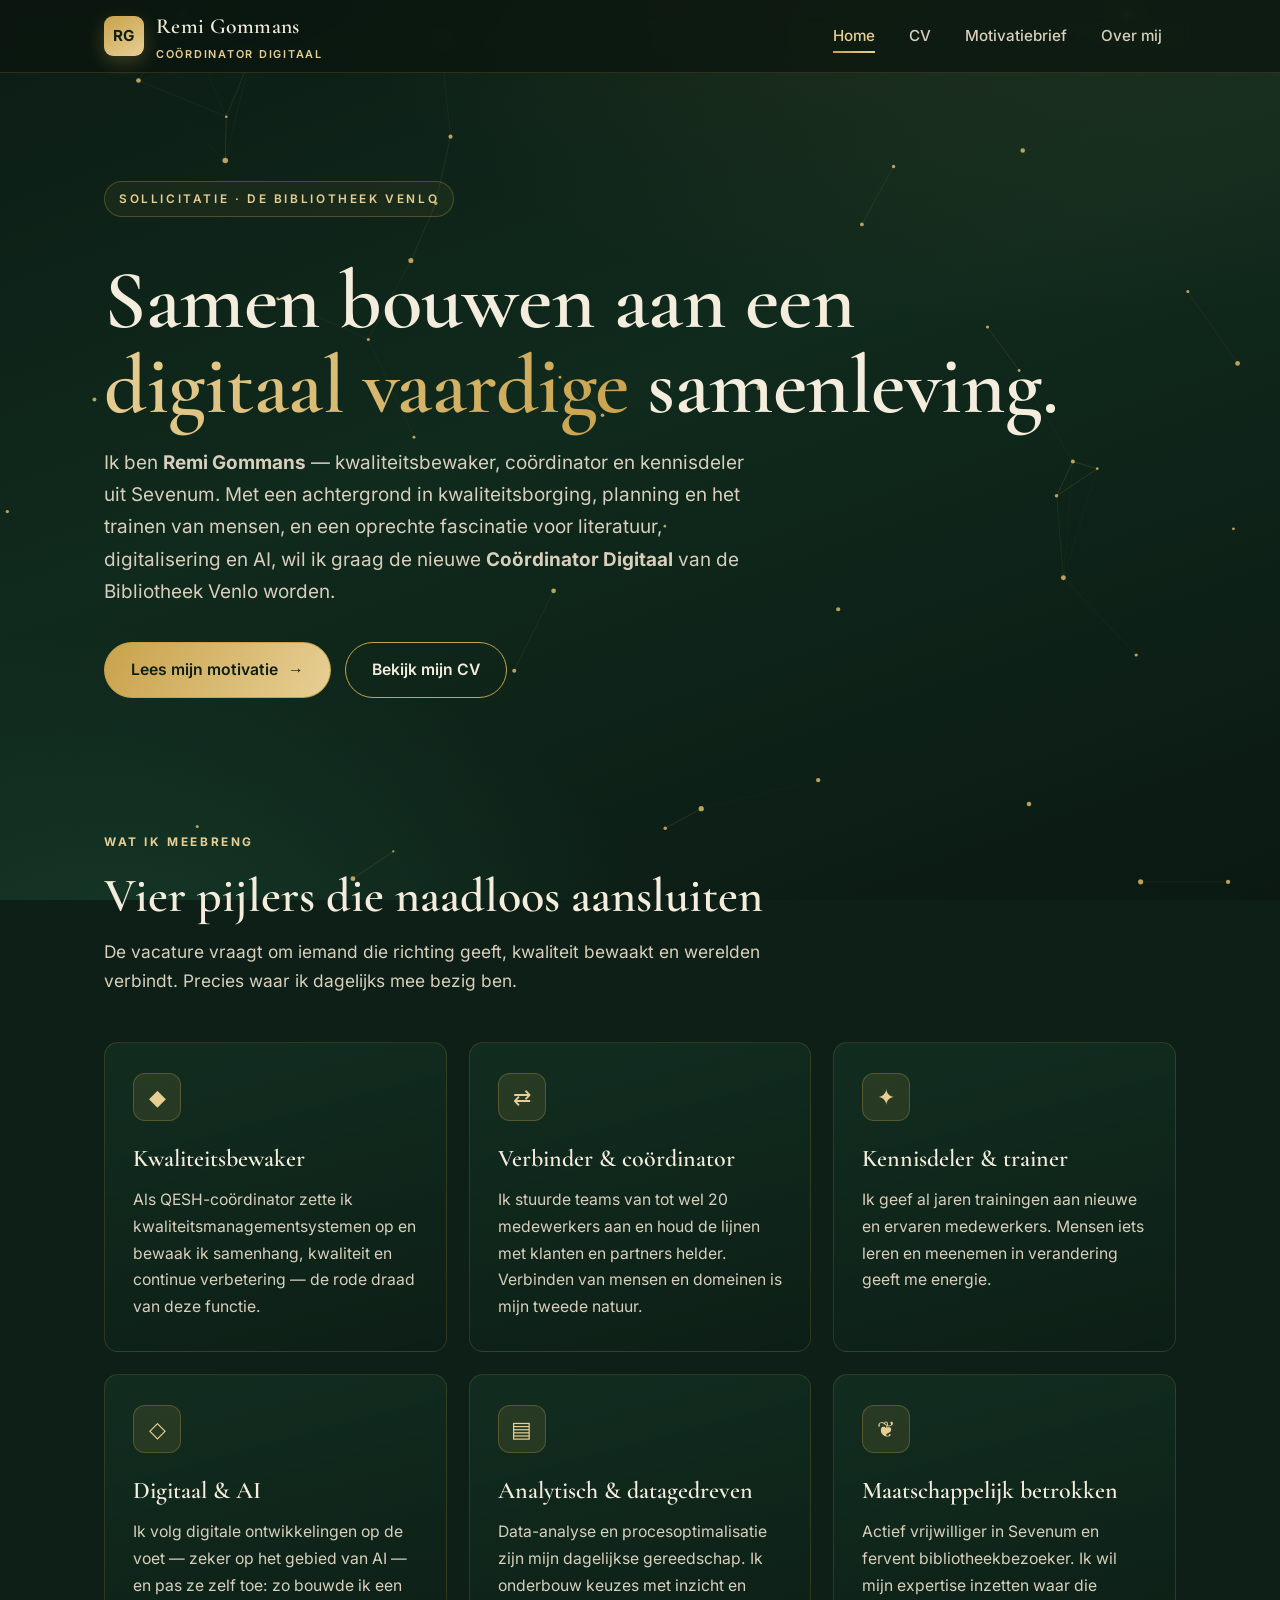
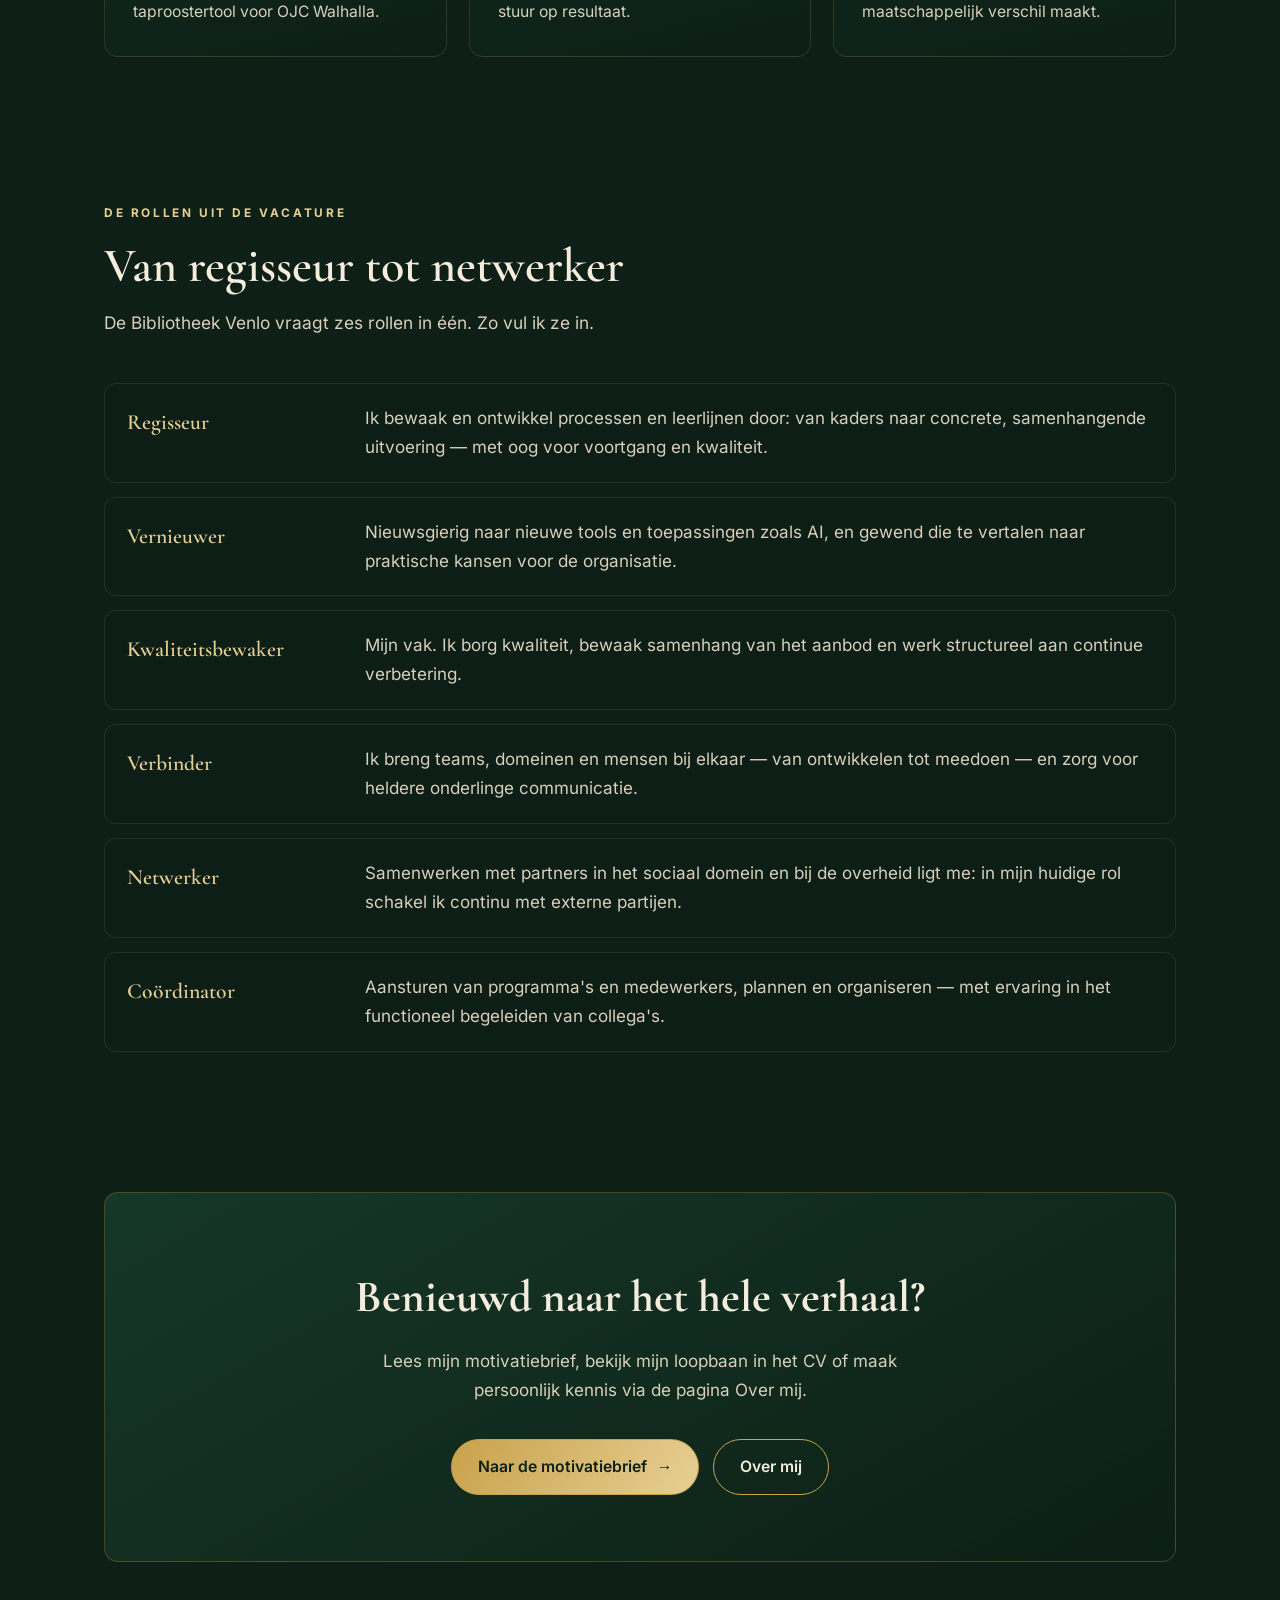
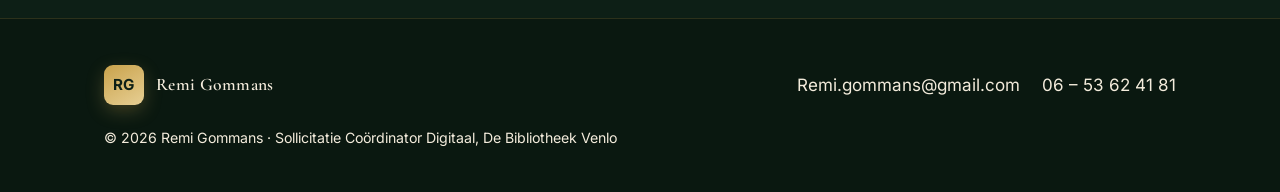
==== index.html @ 6fb4fbf9 "Fix muiseffect (robuuste cursor-halo) + 3 kiesbare geanimeerde achtergronden - Cursor: native cursor" ====
<!DOCTYPE html>
<html lang="nl">
<head>
  <meta charset="UTF-8" />
  <meta name="viewport" content="width=device-width, initial-scale=1.0" />
  <title>Remi Gommans — Coördinator Digitaal · Bibliotheek Venlo</title>
  <meta name="description" content="Sollicitatie van Remi Gommans voor de functie Coördinator Digitaal bij de Bibliotheek Venlo. Kwaliteitsbewaker, verbinder en kennisdeler met affiniteit voor digitalisering en AI." />
  <link rel="icon" href="assets/img/favicon.svg" type="image/svg+xml" />
  <link rel="stylesheet" href="assets/fonts/fonts.css" />
  <link rel="stylesheet" href="assets/css/style.css" />
</head>
<body data-bg="network">
  <div class="bg" aria-hidden="true"></div>
  <canvas class="bg__canvas" aria-hidden="true"></canvas>
  <div class="bg__lamp" aria-hidden="true"></div>

  <header class="site-header">
    <div class="container nav">
      <a class="brand" href="index.html">
        <span class="brand__mark">RG</span>
        <span>Remi Gommans<small>Coördinator Digitaal</small></span>
      </a>
      <button class="nav__toggle" aria-label="Menu" aria-expanded="false">☰</button>
      <ul class="nav__links">
        <li><a href="index.html" aria-current="page">Home</a></li>
        <li><a href="cv.html">CV</a></li>
        <li><a href="motivatiebrief.html">Motivatiebrief</a></li>
        <li><a href="over-mij.html">Over mij</a></li>
      </ul>
    </div>
  </header>

  <main>
    <!-- HERO -->
    <section class="hero">
      <div class="container">
        <span class="hero__eyebrow reveal">Sollicitatie · De Bibliotheek Venlo</span>
        <h1 class="reveal">Samen bouwen aan een<br /><span class="accent">digitaal vaardige</span> samenleving.</h1>
        <p class="hero__lead reveal">
          Ik ben <strong>Remi Gommans</strong> — kwaliteitsbewaker, coördinator en kennisdeler uit Sevenum.
          Met een achtergrond in kwaliteitsborging, planning en het trainen van mensen, en een oprechte
          fascinatie voor literatuur, digitalisering en AI, wil ik graag de nieuwe
          <strong>Coördinator Digitaal</strong> van de Bibliotheek Venlo worden.
        </p>
        <div class="hero__actions reveal">
          <a class="btn btn--primary" href="motivatiebrief.html">Lees mijn motivatie <span class="arrow">→</span></a>
          <a class="btn btn--ghost" href="cv.html">Bekijk mijn CV</a>
        </div>
      </div>
    </section>

    <!-- PIJLERS -->
    <section class="tight">
      <div class="container">
        <div class="sec-head reveal">
          <span class="kicker">Wat ik meebreng</span>
          <h2>Vier pijlers die naadloos aansluiten</h2>
          <p>De vacature vraagt om iemand die richting geeft, kwaliteit bewaakt en werelden verbindt. Precies waar ik dagelijks mee bezig ben.</p>
        </div>
        <div class="grid grid--3">
          <article class="card reveal">
            <div class="card__icon">◆</div>
            <h3>Kwaliteitsbewaker</h3>
            <p>Als QESH-coördinator zette ik kwaliteitsmanagementsystemen op en bewaak ik samenhang, kwaliteit en continue verbetering — de rode draad van deze functie.</p>
          </article>
          <article class="card reveal">
            <div class="card__icon">⇄</div>
            <h3>Verbinder & coördinator</h3>
            <p>Ik stuurde teams van tot wel 20 medewerkers aan en houd de lijnen met klanten en partners helder. Verbinden van mensen en domeinen is mijn tweede natuur.</p>
          </article>
          <article class="card reveal">
            <div class="card__icon">✦</div>
            <h3>Kennisdeler & trainer</h3>
            <p>Ik geef al jaren trainingen aan nieuwe en ervaren medewerkers. Mensen iets leren en meenemen in verandering geeft me energie.</p>
          </article>
          <article class="card reveal">
            <div class="card__icon">◇</div>
            <h3>Digitaal & AI</h3>
            <p>Ik volg digitale ontwikkelingen op de voet — zeker op het gebied van AI — en pas ze zelf toe: zo bouwde ik een taproostertool voor OJC Walhalla.</p>
          </article>
          <article class="card reveal">
            <div class="card__icon">▤</div>
            <h3>Analytisch & datagedreven</h3>
            <p>Data-analyse en procesoptimalisatie zijn mijn dagelijkse gereedschap. Ik onderbouw keuzes met inzicht en stuur op resultaat.</p>
          </article>
          <article class="card reveal">
            <div class="card__icon">❦</div>
            <h3>Maatschappelijk betrokken</h3>
            <p>Actief vrijwilliger in Sevenum en fervent bibliotheekbezoeker. Ik wil mijn expertise inzetten waar die maatschappelijk verschil maakt.</p>
          </article>
        </div>
      </div>
    </section>

    <!-- ROLLEN-MAPPING -->
    <section>
      <div class="container">
        <div class="sec-head reveal">
          <span class="kicker">De rollen uit de vacature</span>
          <h2>Van regisseur tot netwerker</h2>
          <p>De Bibliotheek Venlo vraagt zes rollen in één. Zo vul ik ze in.</p>
        </div>
        <div class="map">
          <div class="map__row reveal">
            <div class="map__role">Regisseur</div>
            <p class="map__desc">Ik bewaak en ontwikkel processen en leerlijnen door: van kaders naar concrete, samenhangende uitvoering — met oog voor voortgang en kwaliteit.</p>
          </div>
          <div class="map__row reveal">
            <div class="map__role">Vernieuwer</div>
            <p class="map__desc">Nieuwsgierig naar nieuwe tools en toepassingen zoals AI, en gewend die te vertalen naar praktische kansen voor de organisatie.</p>
          </div>
          <div class="map__row reveal">
            <div class="map__role">Kwaliteitsbewaker</div>
            <p class="map__desc">Mijn vak. Ik borg kwaliteit, bewaak samenhang van het aanbod en werk structureel aan continue verbetering.</p>
          </div>
          <div class="map__row reveal">
            <div class="map__role">Verbinder</div>
            <p class="map__desc">Ik breng teams, domeinen en mensen bij elkaar — van ontwikkelen tot meedoen — en zorg voor heldere onderlinge communicatie.</p>
          </div>
          <div class="map__row reveal">
            <div class="map__role">Netwerker</div>
            <p class="map__desc">Samenwerken met partners in het sociaal domein en bij de overheid ligt me: in mijn huidige rol schakel ik continu met externe partijen.</p>
          </div>
          <div class="map__row reveal">
            <div class="map__role">Coördinator</div>
            <p class="map__desc">Aansturen van programma's en medewerkers, plannen en organiseren — met ervaring in het functioneel begeleiden van collega's.</p>
          </div>
        </div>
      </div>
    </section>

    <!-- CTA -->
    <section class="tight">
      <div class="container">
        <div class="cta reveal">
          <h2>Benieuwd naar het hele verhaal?</h2>
          <p>Lees mijn motivatiebrief, bekijk mijn loopbaan in het CV of maak persoonlijk kennis via de pagina Over mij.</p>
          <div class="hero__actions" style="justify-content:center">
            <a class="btn btn--primary" href="motivatiebrief.html">Naar de motivatiebrief <span class="arrow">→</span></a>
            <a class="btn btn--ghost" href="over-mij.html">Over mij</a>
          </div>
        </div>
      </div>
    </section>
  </main>

  <footer class="site-footer">
    <div class="container foot">
      <div>
        <a class="brand" href="index.html" style="font-size:1.1rem">
          <span class="brand__mark">RG</span>
          <span>Remi Gommans</span>
        </a>
      </div>
      <div class="foot__contact">
        <a href="mailto:Remi.gommans@gmail.com">Remi.gommans@gmail.com</a>
        <a href="tel:+31653624181">06 – 53 62 41 81</a>
      </div>
    </div>
    <div class="container" style="margin-top:18px">
      <small>© 2026 Remi Gommans · Sollicitatie Coördinator Digitaal, De Bibliotheek Venlo</small>
    </div>
  </footer>

  <script src="assets/js/main.js"></script>
</body>
</html>
---- assets/fonts/fonts.css ----
/* Zelf-gehoste variabele webfonts (OFL). Werkt zonder externe verbinding. */
@font-face {
  font-family: 'Cormorant Garamond';
  font-style: normal;
  font-weight: 300 700;
  font-display: swap;
  src: url('cormorant-garamond.woff2') format('woff2');
}
@font-face {
  font-family: 'Inter';
  font-style: normal;
  font-weight: 100 900;
  font-display: swap;
  src: url('inter.woff2') format('woff2');
}
---- assets/css/style.css ----
/* =========================================================
   Remi Gommans — Sollicitatie Coördinator Digitaal
   Bibliotheek Venlo · thema: bibliotheek (boekengroen + goud)
   ========================================================= */

:root {
  --green-900: #0d1f16;
  --green-800: #112a1e;
  --green-700: #163a29;
  --green-600: #1d4d37;
  --gold-500:  #c9a24b;
  --gold-400:  #d9b968;
  --gold-300:  #e7cf94;
  --cream:     #f4ecdc;
  --cream-dim: #d8cfbc;
  --parchment: #efe6d2;
  --ink:       #22190f;
  --shadow:    rgba(0, 0, 0, .35);

  --serif: "Cormorant Garamond", "Playfair Display", Georgia, "Times New Roman", serif;
  --sans:  "Inter", -apple-system, BlinkMacSystemFont, "Segoe UI", Roboto, Helvetica, Arial, sans-serif;

  --maxw: 1120px;
  --radius: 14px;
  --ease: cubic-bezier(.22, .61, .36, 1);
}

* { box-sizing: border-box; }

html { scroll-behavior: smooth; }

body {
  margin: 0;
  font-family: var(--sans);
  color: var(--cream);
  background: var(--green-900);
  line-height: 1.7;
  font-size: 17px;
  overflow-x: hidden;
  -webkit-font-smoothing: antialiased;
}

/* ---------- Animated library background ---------- */
.bg {
  position: fixed;
  inset: 0;
  z-index: -3;
  background:
    radial-gradient(1200px 700px at 80% -10%, rgba(201,162,75,.10), transparent 60%),
    radial-gradient(900px 600px at 10% 110%, rgba(29,77,55,.55), transparent 60%),
    linear-gradient(160deg, #0c1c14 0%, #102a1d 45%, #0b1912 100%);
}
.bg__canvas {
  position: fixed;
  inset: 0;
  z-index: -2;
  pointer-events: none;
}
/* Bookshelf silhouettes that parallax with the mouse */
.bg__shelves {
  position: fixed;
  inset: 0;
  z-index: -2;
  pointer-events: none;
  opacity: .5;
  will-change: transform;
}
.shelf {
  position: absolute;
  left: -5vw;
  right: -5vw;
  height: 108px;
  background:
    repeating-linear-gradient(90deg,
      rgba(0,0,0,.0) 0px,
      rgba(0,0,0,.0) 6px,
      rgba(12,26,18,.55) 6px,
      rgba(12,26,18,.55) 10px,
      rgba(20,44,30,.55) 10px,
      rgba(20,44,30,.55) 22px,
      rgba(8,18,12,.55) 22px,
      rgba(8,18,12,.55) 27px,
      rgba(30,60,42,.5) 27px,
      rgba(30,60,42,.5) 44px,
      rgba(14,30,20,.55) 44px,
      rgba(14,30,20,.55) 50px);
  border-bottom: 6px solid rgba(201,162,75,.16);
  filter: blur(.4px);
}
.shelf::after {
  content: "";
  position: absolute;
  inset: 0 0 6px 0;
  background: linear-gradient(180deg, transparent 60%, rgba(0,0,0,.35));
}
.shelf--1 { top: 12%; }
.shelf--2 { top: 42%; opacity: .8; }
.shelf--3 { top: 74%; }

/* Soft "reading lamp" glow that follows the cursor */
.bg__lamp {
  position: fixed;
  top: 0; left: 0;
  width: 640px; height: 640px;
  margin: -320px 0 0 -320px;
  z-index: -1;
  pointer-events: none;
  background: radial-gradient(circle, rgba(233,207,148,.22), rgba(233,207,148,.07) 42%, transparent 72%);
  transform: translate3d(-999px, -999px, 0);
  will-change: transform;
  transition: opacity .4s ease;
  opacity: 0;
}

/* ---------- Cursor halo (follows the native cursor, which stays visible) ---------- */
.cursor-ring {
  position: fixed;
  top: 0; left: 0;
  width: 30px; height: 30px;
  margin: -15px 0 0 -15px;
  border-radius: 50%;
  pointer-events: none;
  z-index: 9999;
  border: 1.5px solid rgba(217,185,104,.85);
  background: rgba(201,162,75,.06);
  box-shadow: 0 0 14px rgba(217,185,104,.45), inset 0 0 8px rgba(217,185,104,.25);
  transform: translate3d(-999px, -999px, 0);
  opacity: 0;
  transition: width .22s var(--ease), height .22s var(--ease),
              margin .22s var(--ease), background-color .22s var(--ease),
              border-color .22s var(--ease), opacity .3s ease;
}
.cursor-ring.is-visible { opacity: 1; }
.cursor-ring.is-hover {
  width: 54px; height: 54px;
  margin: -27px 0 0 -27px;
  background: rgba(201,162,75,.14);
  border-color: rgba(233,207,148,1);
  box-shadow: 0 0 22px rgba(217,185,104,.6), inset 0 0 12px rgba(217,185,104,.35);
}
.cursor-ring.is-down { transform-origin: center; }

/* ---------- Layout ---------- */
.container { width: 100%; max-width: var(--maxw); margin: 0 auto; padding: 0 24px; }

main { min-height: 60vh; }

section { padding: 84px 0; }
section.tight { padding: 56px 0; }

/* ---------- Header / nav ---------- */
.site-header {
  position: sticky;
  top: 0;
  z-index: 100;
  backdrop-filter: blur(10px);
  background: rgba(10, 22, 15, .72);
  border-bottom: 1px solid rgba(201,162,75,.18);
}
.nav {
  display: flex;
  align-items: center;
  justify-content: space-between;
  height: 72px;
}
.brand {
  display: flex;
  align-items: center;
  gap: 12px;
  text-decoration: none;
  color: var(--cream);
  font-family: var(--serif);
  font-weight: 600;
  font-size: 1.35rem;
  letter-spacing: .3px;
}
.brand__mark {
  display: grid;
  place-items: center;
  width: 40px; height: 40px;
  border-radius: 9px;
  background: linear-gradient(150deg, var(--gold-500), var(--gold-300));
  color: var(--green-900);
  font-weight: 700;
  font-family: var(--sans);
  font-size: .95rem;
  box-shadow: 0 6px 18px rgba(201,162,75,.28);
}
.brand small {
  display: block;
  font-family: var(--sans);
  font-size: .68rem;
  letter-spacing: .16em;
  text-transform: uppercase;
  color: var(--gold-300);
  font-weight: 600;
}

.nav__links {
  display: flex;
  align-items: center;
  gap: 6px;
  list-style: none;
  margin: 0; padding: 0;
}
.nav__links a {
  position: relative;
  display: inline-block;
  padding: 10px 14px;
  color: var(--cream-dim);
  text-decoration: none;
  font-weight: 500;
  font-size: .95rem;
  border-radius: 8px;
  transition: color .25s var(--ease);
}
.nav__links a::after {
  content: "";
  position: absolute;
  left: 14px; right: 14px; bottom: 6px;
  height: 2px;
  background: linear-gradient(90deg, var(--gold-500), var(--gold-300));
  transform: scaleX(0);
  transform-origin: left;
  transition: transform .3s var(--ease);
}
.nav__links a:hover { color: var(--cream); }
.nav__links a:hover::after { transform: scaleX(1); }
.nav__links a[aria-current="page"] { color: var(--gold-300); }
.nav__links a[aria-current="page"]::after { transform: scaleX(1); }

.nav__toggle {
  display: none;
  background: none;
  border: 1px solid rgba(201,162,75,.35);
  border-radius: 8px;
  width: 44px; height: 40px;
  color: var(--gold-300);
  font-size: 1.2rem;
}

/* ---------- Hero ---------- */
.hero { position: relative; padding: 108px 0 72px; }
.hero__eyebrow {
  display: inline-flex;
  align-items: center;
  gap: 10px;
  font-size: .74rem;
  letter-spacing: .22em;
  text-transform: uppercase;
  color: var(--gold-300);
  font-weight: 600;
  padding: 7px 14px;
  border: 1px solid rgba(201,162,75,.3);
  border-radius: 999px;
  background: rgba(201,162,75,.06);
}
.hero h1 {
  font-family: var(--serif);
  font-weight: 600;
  font-size: clamp(2.8rem, 7vw, 5.2rem);
  line-height: 1.02;
  margin: .5em 0 .2em;
  letter-spacing: -.5px;
}
.hero h1 .accent {
  background: linear-gradient(120deg, var(--gold-300), var(--gold-500));
  -webkit-background-clip: text;
  background-clip: text;
  color: transparent;
}
.hero__lead {
  max-width: 640px;
  font-size: 1.18rem;
  color: var(--cream-dim);
}
.hero__actions { display: flex; flex-wrap: wrap; gap: 14px; margin-top: 34px; }

/* ---------- Buttons ---------- */
.btn {
  --b: var(--gold-500);
  position: relative;
  display: inline-flex;
  align-items: center;
  gap: 10px;
  padding: 14px 26px;
  border-radius: 999px;
  font-weight: 600;
  font-size: .98rem;
  text-decoration: none;
  border: 1px solid var(--b);
  overflow: hidden;
  transition: transform .25s var(--ease), box-shadow .25s var(--ease), color .25s var(--ease);
  isolation: isolate;
}
.btn::before {
  content: "";
  position: absolute; inset: 0;
  background: linear-gradient(120deg, var(--gold-500), var(--gold-300));
  transform: translateY(101%);
  transition: transform .35s var(--ease);
  z-index: -1;
}
.btn--primary { background: linear-gradient(120deg, var(--gold-500), var(--gold-300)); color: var(--green-900); }
.btn--primary::before { background: var(--green-800); }
.btn--primary:hover { color: var(--cream); }
.btn--ghost { color: var(--cream); background: transparent; }
.btn--ghost:hover { color: var(--green-900); }
.btn:hover { transform: translateY(-3px); box-shadow: 0 14px 30px rgba(0,0,0,.4); }
.btn:hover::before { transform: translateY(0); }
.btn .arrow { transition: transform .25s var(--ease); }
.btn:hover .arrow { transform: translateX(4px); }

/* ---------- Section titles ---------- */
.sec-head { max-width: 720px; margin-bottom: 46px; }
.sec-head .kicker {
  font-size: .74rem; letter-spacing: .22em; text-transform: uppercase;
  color: var(--gold-300); font-weight: 700;
}
.sec-head h2 {
  font-family: var(--serif);
  font-weight: 600;
  font-size: clamp(2rem, 4.5vw, 3rem);
  line-height: 1.1;
  margin: .3em 0 .3em;
}
.sec-head p { color: var(--cream-dim); font-size: 1.08rem; margin: 0; }

/* ---------- Cards ---------- */
.grid { display: grid; gap: 22px; }
.grid--3 { grid-template-columns: repeat(3, 1fr); }
.grid--2 { grid-template-columns: repeat(2, 1fr); }

.card {
  position: relative;
  padding: 30px 28px;
  border-radius: var(--radius);
  background: linear-gradient(165deg, rgba(29,77,55,.32), rgba(13,31,22,.55));
  border: 1px solid rgba(201,162,75,.18);
  transition: transform .3s var(--ease), border-color .3s var(--ease), box-shadow .3s var(--ease);
  overflow: hidden;
}
.card::before {
  content: "";
  position: absolute; left: 0; top: 0; bottom: 0;
  width: 3px;
  background: linear-gradient(180deg, var(--gold-500), transparent);
  opacity: .0;
  transition: opacity .3s var(--ease);
}
.card:hover {
  transform: translateY(-6px);
  border-color: rgba(217,185,104,.5);
  box-shadow: 0 22px 40px rgba(0,0,0,.4);
}
.card:hover::before { opacity: 1; }
.card__icon {
  width: 48px; height: 48px;
  display: grid; place-items: center;
  border-radius: 12px;
  background: rgba(201,162,75,.12);
  border: 1px solid rgba(201,162,75,.3);
  color: var(--gold-300);
  font-size: 1.4rem;
  margin-bottom: 18px;
}
.card h3 { font-family: var(--serif); font-size: 1.5rem; font-weight: 600; margin: 0 0 8px; }
.card p { margin: 0; color: var(--cream-dim); font-size: .98rem; }

/* ---------- Role mapping list ---------- */
.map { display: grid; gap: 14px; }
.map__row {
  display: grid;
  grid-template-columns: 220px 1fr;
  gap: 18px;
  align-items: start;
  padding: 20px 22px;
  border-radius: 12px;
  background: rgba(13,31,22,.4);
  border: 1px solid rgba(201,162,75,.14);
  transition: background .25s var(--ease), border-color .25s var(--ease), transform .25s var(--ease);
}
.map__row:hover { background: rgba(29,77,55,.32); border-color: rgba(217,185,104,.4); transform: translateX(4px); }
.map__role { font-family: var(--serif); font-size: 1.35rem; color: var(--gold-300); font-weight: 600; }
.map__desc { margin: 0; color: var(--cream-dim); }

/* ---------- Timeline (CV) ---------- */
.timeline { position: relative; margin-left: 8px; padding-left: 34px; }
.timeline::before {
  content: ""; position: absolute; left: 6px; top: 6px; bottom: 6px;
  width: 2px; background: linear-gradient(180deg, var(--gold-500), rgba(201,162,75,.15));
}
.tl-item { position: relative; padding: 0 0 34px; }
.tl-item::before {
  content: ""; position: absolute; left: -34px; top: 6px;
  width: 12px; height: 12px; border-radius: 50%;
  background: var(--gold-400);
  box-shadow: 0 0 0 4px rgba(201,162,75,.18);
  transition: transform .25s var(--ease), box-shadow .25s var(--ease);
}
.tl-item:hover::before { transform: scale(1.25); box-shadow: 0 0 0 6px rgba(201,162,75,.28); }
.tl-item .tl-date { font-size: .82rem; letter-spacing: .1em; text-transform: uppercase; color: var(--gold-300); font-weight: 600; }
.tl-item h3 { font-family: var(--serif); font-size: 1.45rem; margin: 4px 0 2px; font-weight: 600; }
.tl-item .tl-org { color: var(--cream); font-weight: 600; }
.tl-item p { margin: 8px 0 0; color: var(--cream-dim); }

/* ---------- Skills / chips ---------- */
.chips { display: flex; flex-wrap: wrap; gap: 10px; }
.chip {
  padding: 8px 16px;
  border-radius: 999px;
  background: rgba(201,162,75,.08);
  border: 1px solid rgba(201,162,75,.28);
  color: var(--cream);
  font-size: .9rem;
  font-weight: 500;
  transition: background .25s var(--ease), transform .25s var(--ease), color .25s var(--ease);
}
.chip:hover { background: linear-gradient(120deg, var(--gold-500), var(--gold-300)); color: var(--green-900); transform: translateY(-3px); }

.bar { margin-bottom: 18px; }
.bar__top { display: flex; justify-content: space-between; margin-bottom: 7px; font-size: .95rem; }
.bar__track { height: 8px; border-radius: 999px; background: rgba(255,255,255,.08); overflow: hidden; }
.bar__fill {
  height: 100%; width: 0;
  border-radius: 999px;
  background: linear-gradient(90deg, var(--gold-500), var(--gold-300));
  transition: width 1.1s var(--ease);
}

/* ---------- Letter ---------- */
.letter {
  position: relative;
  max-width: 820px;
  margin: 0 auto;
  padding: 60px clamp(28px, 5vw, 72px);
  border-radius: var(--radius);
  background:
    linear-gradient(180deg, rgba(244,236,220,.98), rgba(239,230,210,.98));
  color: var(--ink);
  box-shadow: 0 30px 60px rgba(0,0,0,.45);
  border: 1px solid rgba(201,162,75,.4);
}
.letter::before {
  content: "";
  position: absolute; left: 0; top: 0; bottom: 0; width: 6px;
  background: linear-gradient(180deg, var(--gold-500), var(--green-600));
  border-radius: var(--radius) 0 0 var(--radius);
}
.letter__meta { display: flex; justify-content: space-between; flex-wrap: wrap; gap: 12px; color: #5b5442; font-size: .92rem; margin-bottom: 30px; }
.letter h2 { font-family: var(--serif); font-size: 2rem; color: var(--green-700); margin: 0 0 6px; }
.letter p { color: #2c2519; margin: 0 0 18px; }
.letter .sign { margin-top: 34px; }
.letter .sign strong { font-family: var(--serif); font-size: 1.35rem; color: var(--green-700); }
.letter a { color: var(--green-600); font-weight: 600; }

/* ---------- About ---------- */
.about-hero { display: grid; grid-template-columns: 340px 1fr; gap: 48px; align-items: center; }
.portrait-frame {
  position: relative;
  border-radius: 18px;
  overflow: hidden;
  border: 1px solid rgba(201,162,75,.4);
  box-shadow: 0 24px 50px rgba(0,0,0,.45);
  transition: transform .4s var(--ease);
}
.portrait-frame img { display: block; width: 100%; height: auto; }
.portrait-frame::after {
  content: ""; position: absolute; inset: 0;
  background: linear-gradient(180deg, transparent 55%, rgba(13,31,22,.5));
}
.portrait-frame:hover { transform: translateY(-6px) rotate(-.5deg); }

.avatar {
  width: 92px; height: 92px; border-radius: 50%;
  border: 2px solid var(--gold-400);
  object-fit: cover;
  box-shadow: 0 8px 20px rgba(0,0,0,.4);
}

.facts { list-style: none; margin: 0; padding: 0; display: grid; gap: 2px; }
.facts li { display: flex; justify-content: space-between; gap: 14px; padding: 12px 0; border-bottom: 1px dashed rgba(201,162,75,.22); }
.facts li span:first-child { color: var(--gold-300); font-weight: 600; }
.facts li span:last-child { color: var(--cream-dim); text-align: right; }

.prose { max-width: 760px; }
.prose h3 { font-family: var(--serif); font-size: 1.7rem; margin: 34px 0 10px; color: var(--gold-300); }
.prose p { color: var(--cream-dim); margin: 0 0 18px; }

.pullquote {
  font-family: var(--serif);
  font-size: clamp(1.5rem, 3.5vw, 2.2rem);
  line-height: 1.35;
  color: var(--cream);
  border-left: 3px solid var(--gold-500);
  padding: 6px 0 6px 28px;
  margin: 40px 0;
}

/* ---------- CTA banner ---------- */
.cta {
  text-align: center;
  padding: 66px clamp(24px,5vw,60px);
  border-radius: var(--radius);
  background: linear-gradient(150deg, rgba(29,77,55,.55), rgba(13,31,22,.7));
  border: 1px solid rgba(201,162,75,.28);
}
.cta h2 { font-family: var(--serif); font-size: clamp(1.9rem,4vw,2.8rem); margin: 0 0 12px; }
.cta p { color: var(--cream-dim); max-width: 560px; margin: 0 auto 28px; }

/* ---------- Footer ---------- */
.site-footer {
  border-top: 1px solid rgba(201,162,75,.18);
  padding: 46px 0 40px;
  background: rgba(9,20,14,.6);
}
.foot { display: flex; justify-content: space-between; flex-wrap: wrap; gap: 24px; align-items: center; }
.foot a { color: var(--cream); text-decoration: none; }
.foot a:hover { color: var(--gold-300); }
.foot__contact { display: flex; gap: 22px; flex-wrap: wrap; }
.foot small { color: var(--cream-dim); }

/* ---------- Reveal on scroll ---------- */
.reveal { opacity: 0; transform: translateY(26px); transition: opacity .7s var(--ease), transform .7s var(--ease); }
.reveal.in { opacity: 1; transform: none; }

/* ---------- Responsive ---------- */
@media (max-width: 900px) {
  .grid--3 { grid-template-columns: 1fr; }
  .grid--2 { grid-template-columns: 1fr; }
  .about-hero { grid-template-columns: 1fr; text-align: center; }
  .portrait-frame { max-width: 300px; margin: 0 auto; }
  .map__row { grid-template-columns: 1fr; gap: 6px; }
  .nav__toggle { display: inline-block; }
  .nav__links {
    position: absolute; top: 72px; right: 0; left: 0;
    flex-direction: column; align-items: stretch; gap: 0;
    background: rgba(10,22,15,.97);
    border-bottom: 1px solid rgba(201,162,75,.2);
    padding: 10px 18px 20px;
    transform: translateY(-120%);
    transition: transform .35s var(--ease);
  }
  .nav__links.open { transform: translateY(0); }
  .nav__links a { padding: 14px 8px; }
  .nav__links a::after { display: none; }
}

@media (max-width: 520px) {
  .brand small { display: none; }
  section { padding: 60px 0; }
}

/* =========================================================
   Achtergrond-modes (kies via <body data-bg="...">)
   network · aurora · letters
   ========================================================= */

/* Per-mode basisverloop */
body[data-bg="aurora"] .bg {
  background:
    radial-gradient(1000px 700px at 15% 20%, rgba(29,77,55,.5), transparent 60%),
    linear-gradient(160deg, #0b1a13 0%, #0e2418 50%, #0a1710 100%);
}
body[data-bg="letters"] .bg {
  background:
    radial-gradient(1100px 700px at 80% 0%, rgba(201,162,75,.08), transparent 60%),
    linear-gradient(165deg, #0c1c14 0%, #10271b 45%, #0b1912 100%);
}

/* Aurora: zachte, drijvende gloed-vlekken */
.bg__aurora {
  position: fixed;
  inset: -20vmax;
  z-index: -2;
  pointer-events: none;
  filter: blur(70px) saturate(115%);
  overflow: hidden;
}
.bg__aurora .blob {
  position: absolute;
  width: 55vmax; height: 55vmax;
  border-radius: 50%;
  opacity: .55;
  mix-blend-mode: screen;
  will-change: transform;
}
.bg__aurora .blob.b1 { background: radial-gradient(circle, #1f6b45, transparent 62%); top: -10%; left: -8%;  animation: drift1 26s ease-in-out infinite; }
.bg__aurora .blob.b2 { background: radial-gradient(circle, #c9a24b, transparent 60%); bottom: -14%; right: -6%; opacity: .38; animation: drift2 32s ease-in-out infinite; }
.bg__aurora .blob.b3 { background: radial-gradient(circle, #12604a, transparent 60%); top: 25%; right: 18%;  animation: drift3 38s ease-in-out infinite; }
.bg__aurora .blob.b4 { background: radial-gradient(circle, #8a6e2f, transparent 64%); bottom: 8%; left: 22%;  opacity: .3; animation: drift1 44s ease-in-out infinite reverse; }

@keyframes drift1 { 0%,100% { transform: translate3d(0,0,0) scale(1); } 50% { transform: translate3d(6vmax,4vmax,0) scale(1.15); } }
@keyframes drift2 { 0%,100% { transform: translate3d(0,0,0) scale(1.05); } 50% { transform: translate3d(-7vmax,-3vmax,0) scale(.9); } }
@keyframes drift3 { 0%,100% { transform: translate3d(0,0,0) scale(1); } 50% { transform: translate3d(-4vmax,6vmax,0) scale(1.2); } }

/* ---------- Reduced motion & touch ---------- */
@media (prefers-reduced-motion: reduce) {
  * { animation: none !important; transition-duration: .001ms !important; scroll-behavior: auto; }
  .reveal { opacity: 1; transform: none; }
  .bg__aurora .blob { animation: none !important; }
}
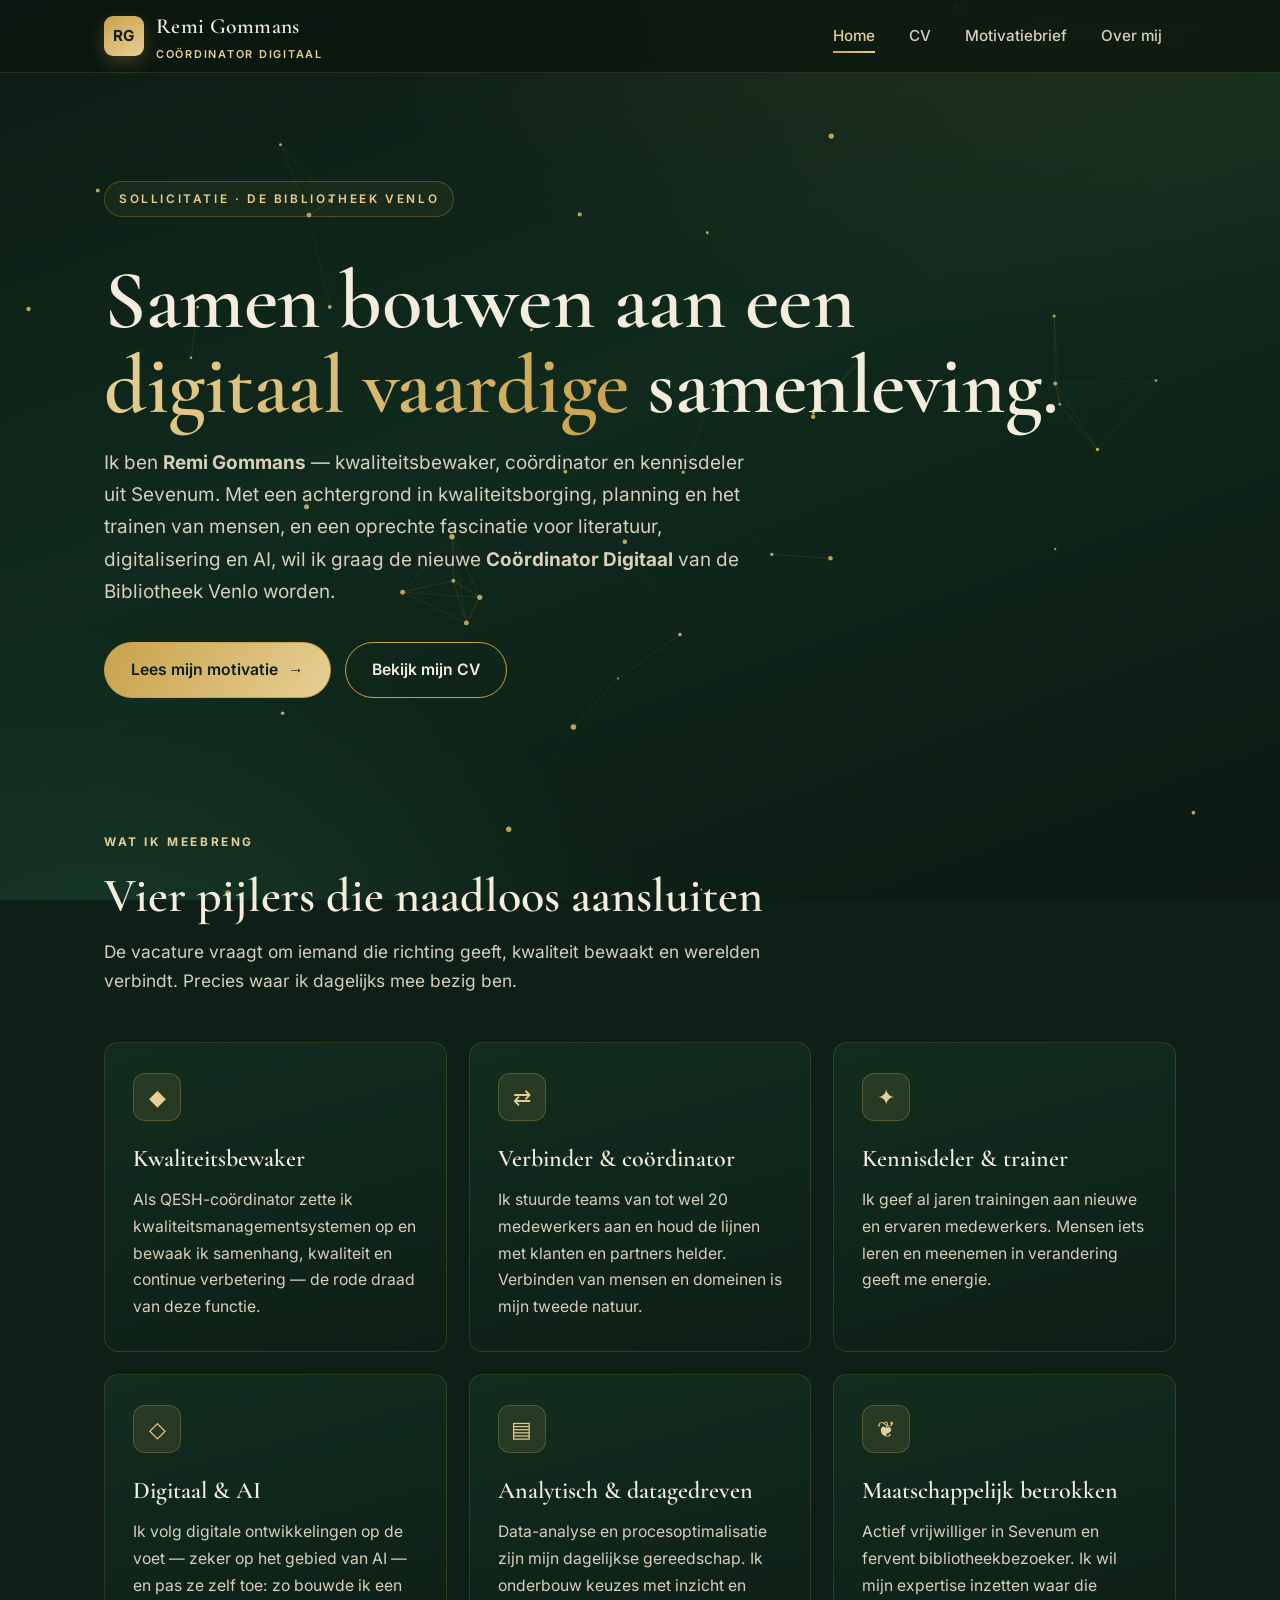
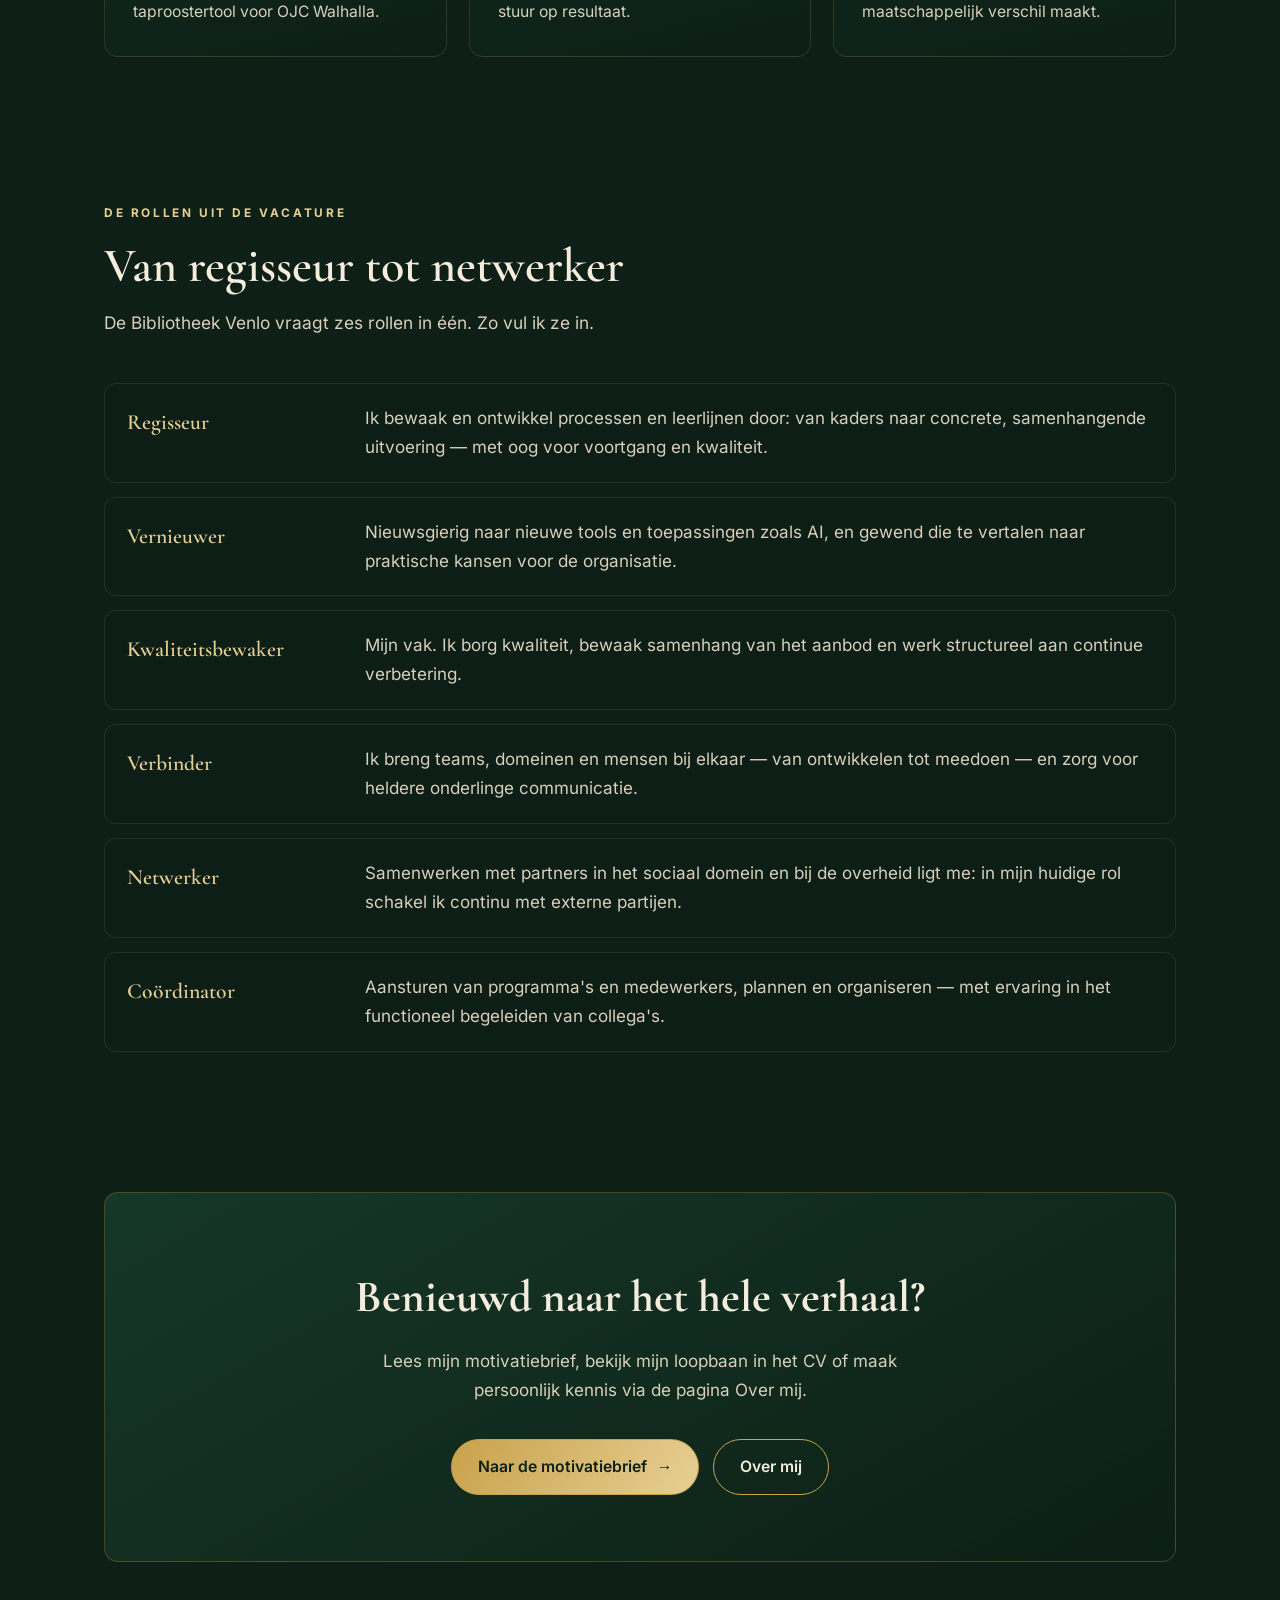
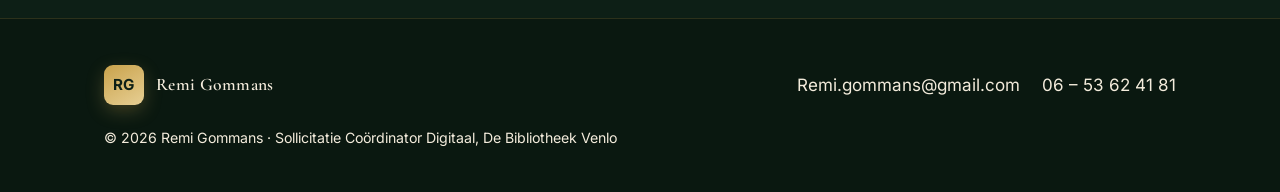
==== commit 65d4e750: "Cache-busting: versieparameter op CSS/JS/fonts Voorkomt dat de GitHub Pages CDN oude assets blijft s" ====
--- a/index.html
+++ b/index.html
@@ -6,8 +6,8 @@
   <title>Remi Gommans — Coördinator Digitaal · Bibliotheek Venlo</title>
   <meta name="description" content="Sollicitatie van Remi Gommans voor de functie Coördinator Digitaal bij de Bibliotheek Venlo. Kwaliteitsbewaker, verbinder en kennisdeler met affiniteit voor digitalisering en AI." />
   <link rel="icon" href="assets/img/favicon.svg" type="image/svg+xml" />
-  <link rel="stylesheet" href="assets/fonts/fonts.css" />
-  <link rel="stylesheet" href="assets/css/style.css" />
+  <link rel="stylesheet" href="assets/fonts/fonts.css?v=3" />
+  <link rel="stylesheet" href="assets/css/style.css?v=3" />
 </head>
 <body data-bg="network">
   <div class="bg" aria-hidden="true"></div>
@@ -162,6 +162,6 @@
     </div>
   </footer>
 
-  <script src="assets/js/main.js"></script>
+  <script src="assets/js/main.js?v=3"></script>
 </body>
 </html>
--- a/assets/css/style.css
+++ b/assets/css/style.css
@@ -116,14 +116,14 @@
 .cursor-ring {
   position: fixed;
   top: 0; left: 0;
-  width: 30px; height: 30px;
-  margin: -15px 0 0 -15px;
+  width: 15px; height: 15px;
+  margin: -7.5px 0 0 -7.5px;
   border-radius: 50%;
   pointer-events: none;
   z-index: 9999;
   border: 1.5px solid rgba(217,185,104,.85);
   background: rgba(201,162,75,.06);
-  box-shadow: 0 0 14px rgba(217,185,104,.45), inset 0 0 8px rgba(217,185,104,.25);
+  box-shadow: 0 0 9px rgba(217,185,104,.45), inset 0 0 5px rgba(217,185,104,.25);
   transform: translate3d(-999px, -999px, 0);
   opacity: 0;
   transition: width .22s var(--ease), height .22s var(--ease),
@@ -132,11 +132,11 @@
 }
 .cursor-ring.is-visible { opacity: 1; }
 .cursor-ring.is-hover {
-  width: 54px; height: 54px;
-  margin: -27px 0 0 -27px;
+  width: 27px; height: 27px;
+  margin: -13.5px 0 0 -13.5px;
   background: rgba(201,162,75,.14);
   border-color: rgba(233,207,148,1);
-  box-shadow: 0 0 22px rgba(217,185,104,.6), inset 0 0 12px rgba(217,185,104,.35);
+  box-shadow: 0 0 14px rgba(217,185,104,.6), inset 0 0 7px rgba(217,185,104,.35);
 }
 .cursor-ring.is-down { transform-origin: center; }
 
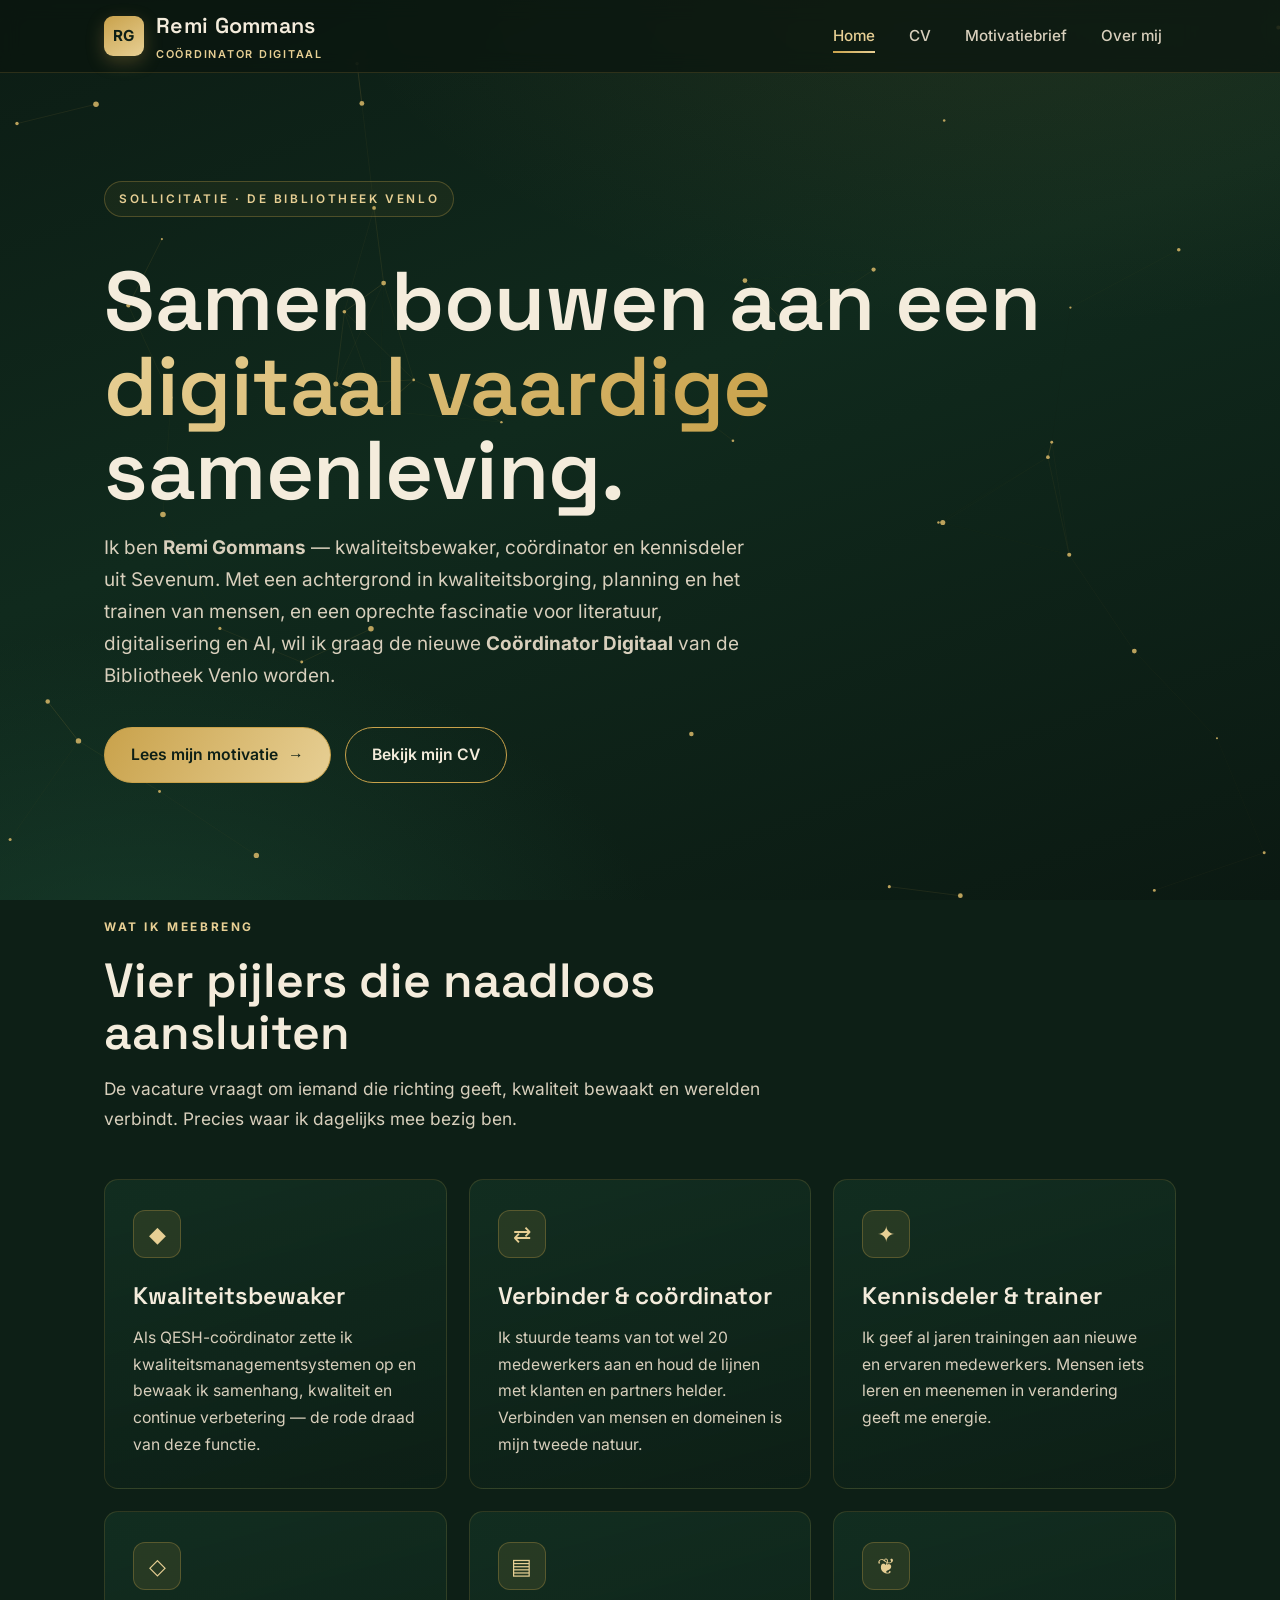
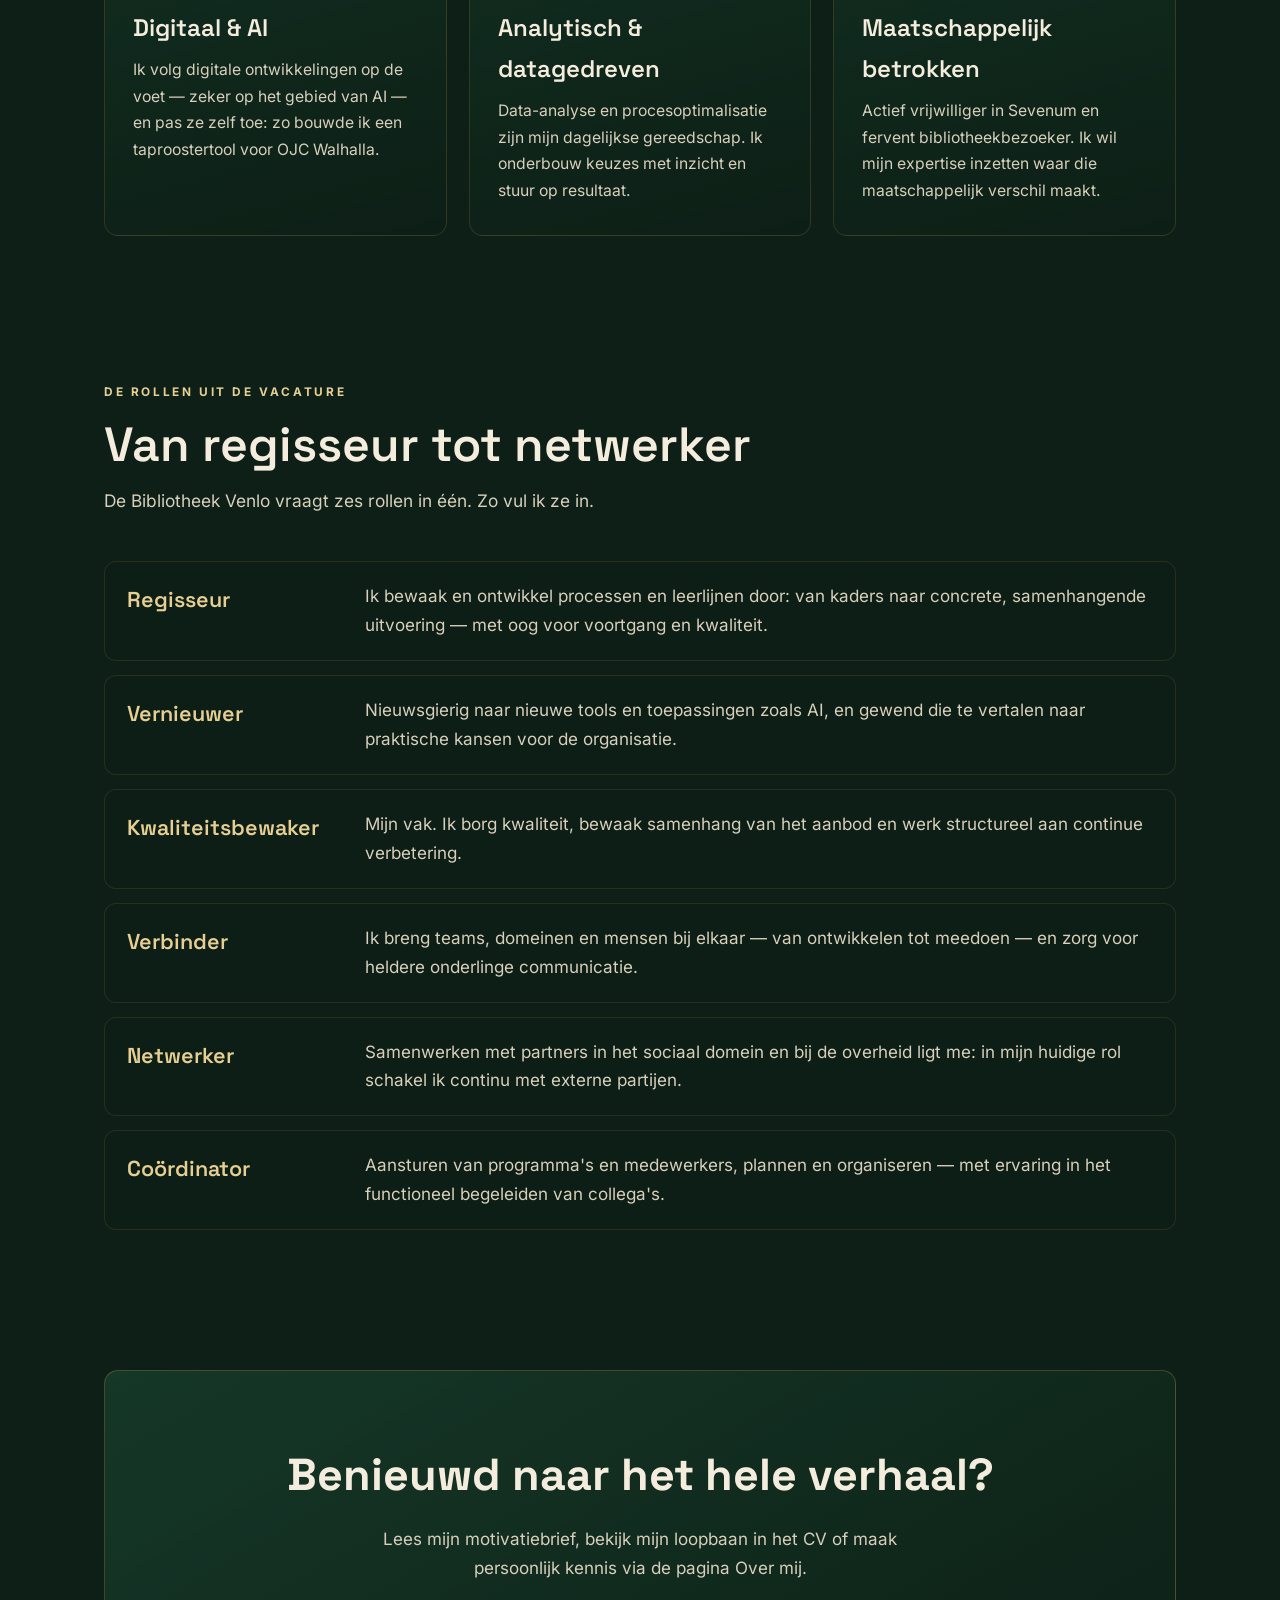
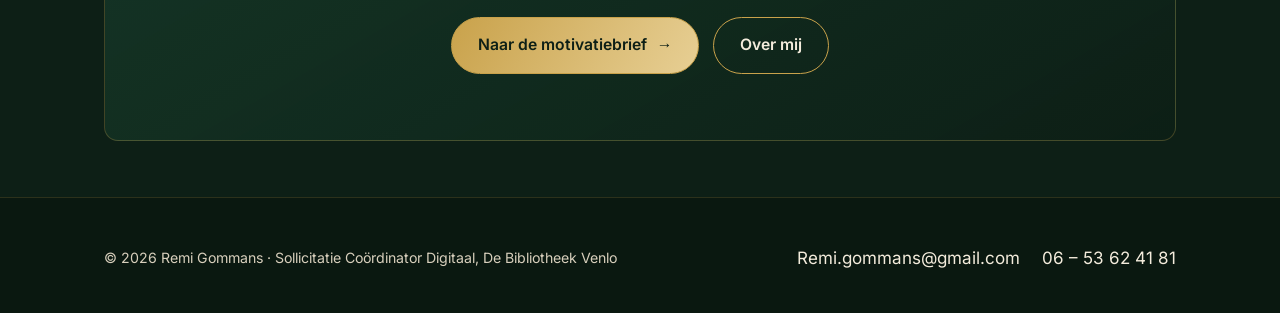
==== commit bf1f5fcd: "Aanpassingen: footer vereenvoudigd, CV (Full Stack Developer, skills gesorteerd, Duits redelijk, dow" ====
--- a/index.html
+++ b/index.html
@@ -6,8 +6,8 @@
   <title>Remi Gommans — Coördinator Digitaal · Bibliotheek Venlo</title>
   <meta name="description" content="Sollicitatie van Remi Gommans voor de functie Coördinator Digitaal bij de Bibliotheek Venlo. Kwaliteitsbewaker, verbinder en kennisdeler met affiniteit voor digitalisering en AI." />
   <link rel="icon" href="assets/img/favicon.svg" type="image/svg+xml" />
-  <link rel="stylesheet" href="assets/fonts/fonts.css?v=3" />
-  <link rel="stylesheet" href="assets/css/style.css?v=3" />
+  <link rel="stylesheet" href="assets/fonts/fonts.css?v=4" />
+  <link rel="stylesheet" href="assets/css/style.css?v=4" />
 </head>
 <body data-bg="network">
   <div class="bg" aria-hidden="true"></div>
@@ -146,22 +146,14 @@
 
   <footer class="site-footer">
     <div class="container foot">
-      <div>
-        <a class="brand" href="index.html" style="font-size:1.1rem">
-          <span class="brand__mark">RG</span>
-          <span>Remi Gommans</span>
-        </a>
-      </div>
+      <small>© 2026 Remi Gommans · Sollicitatie Coördinator Digitaal, De Bibliotheek Venlo</small>
       <div class="foot__contact">
         <a href="mailto:Remi.gommans@gmail.com">Remi.gommans@gmail.com</a>
         <a href="tel:+31653624181">06 – 53 62 41 81</a>
       </div>
     </div>
-    <div class="container" style="margin-top:18px">
-      <small>© 2026 Remi Gommans · Sollicitatie Coördinator Digitaal, De Bibliotheek Venlo</small>
-    </div>
   </footer>
 
-  <script src="assets/js/main.js?v=3"></script>
+  <script src="assets/js/main.js?v=4"></script>
 </body>
 </html>
--- a/assets/fonts/fonts.css
+++ b/assets/fonts/fonts.css
@@ -1,11 +1,4 @@
 /* Zelf-gehoste variabele webfonts (OFL). Werkt zonder externe verbinding. */
-@font-face {
-  font-family: 'Cormorant Garamond';
-  font-style: normal;
-  font-weight: 300 700;
-  font-display: swap;
-  src: url('cormorant-garamond.woff2') format('woff2');
-}
 @font-face {
   font-family: 'Inter';
   font-style: normal;
@@ -13,3 +6,25 @@
   font-display: swap;
   src: url('inter.woff2') format('woff2');
 }
+/* Kop-lettertypes (niet-serif) */
+@font-face {
+  font-family: 'Space Grotesk';
+  font-style: normal;
+  font-weight: 400 700;
+  font-display: swap;
+  src: url('space-grotesk.woff2') format('woff2');
+}
+@font-face {
+  font-family: 'Sora';
+  font-style: normal;
+  font-weight: 400 700;
+  font-display: swap;
+  src: url('sora.woff2') format('woff2');
+}
+@font-face {
+  font-family: 'Manrope';
+  font-style: normal;
+  font-weight: 400 800;
+  font-display: swap;
+  src: url('manrope.woff2') format('woff2');
+}
--- a/assets/css/style.css
+++ b/assets/css/style.css
@@ -17,7 +17,7 @@
   --ink:       #22190f;
   --shadow:    rgba(0, 0, 0, .35);
 
-  --serif: "Cormorant Garamond", "Playfair Display", Georgia, "Times New Roman", serif;
+  --display: "Space Grotesk", "Inter", -apple-system, BlinkMacSystemFont, "Segoe UI", Roboto, Helvetica, Arial, sans-serif;
   --sans:  "Inter", -apple-system, BlinkMacSystemFont, "Segoe UI", Roboto, Helvetica, Arial, sans-serif;
 
   --maxw: 1120px;
@@ -169,7 +169,7 @@
   gap: 12px;
   text-decoration: none;
   color: var(--cream);
-  font-family: var(--serif);
+  font-family: var(--display);
   font-weight: 600;
   font-size: 1.35rem;
   letter-spacing: .3px;
@@ -256,7 +256,7 @@
   background: rgba(201,162,75,.06);
 }
 .hero h1 {
-  font-family: var(--serif);
+  font-family: var(--display);
   font-weight: 600;
   font-size: clamp(2.8rem, 7vw, 5.2rem);
   line-height: 1.02;
@@ -318,7 +318,7 @@
   color: var(--gold-300); font-weight: 700;
 }
 .sec-head h2 {
-  font-family: var(--serif);
+  font-family: var(--display);
   font-weight: 600;
   font-size: clamp(2rem, 4.5vw, 3rem);
   line-height: 1.1;
@@ -364,7 +364,7 @@
   font-size: 1.4rem;
   margin-bottom: 18px;
 }
-.card h3 { font-family: var(--serif); font-size: 1.5rem; font-weight: 600; margin: 0 0 8px; }
+.card h3 { font-family: var(--display); font-size: 1.5rem; font-weight: 600; margin: 0 0 8px; }
 .card p { margin: 0; color: var(--cream-dim); font-size: .98rem; }
 
 /* ---------- Role mapping list ---------- */
@@ -381,7 +381,7 @@
   transition: background .25s var(--ease), border-color .25s var(--ease), transform .25s var(--ease);
 }
 .map__row:hover { background: rgba(29,77,55,.32); border-color: rgba(217,185,104,.4); transform: translateX(4px); }
-.map__role { font-family: var(--serif); font-size: 1.35rem; color: var(--gold-300); font-weight: 600; }
+.map__role { font-family: var(--display); font-size: 1.35rem; color: var(--gold-300); font-weight: 600; }
 .map__desc { margin: 0; color: var(--cream-dim); }
 
 /* ---------- Timeline (CV) ---------- */
@@ -400,7 +400,7 @@
 }
 .tl-item:hover::before { transform: scale(1.25); box-shadow: 0 0 0 6px rgba(201,162,75,.28); }
 .tl-item .tl-date { font-size: .82rem; letter-spacing: .1em; text-transform: uppercase; color: var(--gold-300); font-weight: 600; }
-.tl-item h3 { font-family: var(--serif); font-size: 1.45rem; margin: 4px 0 2px; font-weight: 600; }
+.tl-item h3 { font-family: var(--display); font-size: 1.45rem; margin: 4px 0 2px; font-weight: 600; }
 .tl-item .tl-org { color: var(--cream); font-weight: 600; }
 .tl-item p { margin: 8px 0 0; color: var(--cream-dim); }
 
@@ -448,10 +448,10 @@
   border-radius: var(--radius) 0 0 var(--radius);
 }
 .letter__meta { display: flex; justify-content: space-between; flex-wrap: wrap; gap: 12px; color: #5b5442; font-size: .92rem; margin-bottom: 30px; }
-.letter h2 { font-family: var(--serif); font-size: 2rem; color: var(--green-700); margin: 0 0 6px; }
+.letter h2 { font-family: var(--display); font-size: 2rem; color: var(--green-700); margin: 0 0 6px; }
 .letter p { color: #2c2519; margin: 0 0 18px; }
 .letter .sign { margin-top: 34px; }
-.letter .sign strong { font-family: var(--serif); font-size: 1.35rem; color: var(--green-700); }
+.letter .sign strong { font-family: var(--display); font-size: 1.35rem; color: var(--green-700); }
 .letter a { color: var(--green-600); font-weight: 600; }
 
 /* ---------- About ---------- */
@@ -484,11 +484,11 @@
 .facts li span:last-child { color: var(--cream-dim); text-align: right; }
 
 .prose { max-width: 760px; }
-.prose h3 { font-family: var(--serif); font-size: 1.7rem; margin: 34px 0 10px; color: var(--gold-300); }
+.prose h3 { font-family: var(--display); font-size: 1.7rem; margin: 34px 0 10px; color: var(--gold-300); }
 .prose p { color: var(--cream-dim); margin: 0 0 18px; }
 
 .pullquote {
-  font-family: var(--serif);
+  font-family: var(--display);
   font-size: clamp(1.5rem, 3.5vw, 2.2rem);
   line-height: 1.35;
   color: var(--cream);
@@ -505,7 +505,7 @@
   background: linear-gradient(150deg, rgba(29,77,55,.55), rgba(13,31,22,.7));
   border: 1px solid rgba(201,162,75,.28);
 }
-.cta h2 { font-family: var(--serif); font-size: clamp(1.9rem,4vw,2.8rem); margin: 0 0 12px; }
+.cta h2 { font-family: var(--display); font-size: clamp(1.9rem,4vw,2.8rem); margin: 0 0 12px; }
 .cta p { color: var(--cream-dim); max-width: 560px; margin: 0 auto 28px; }
 
 /* ---------- Footer ---------- */
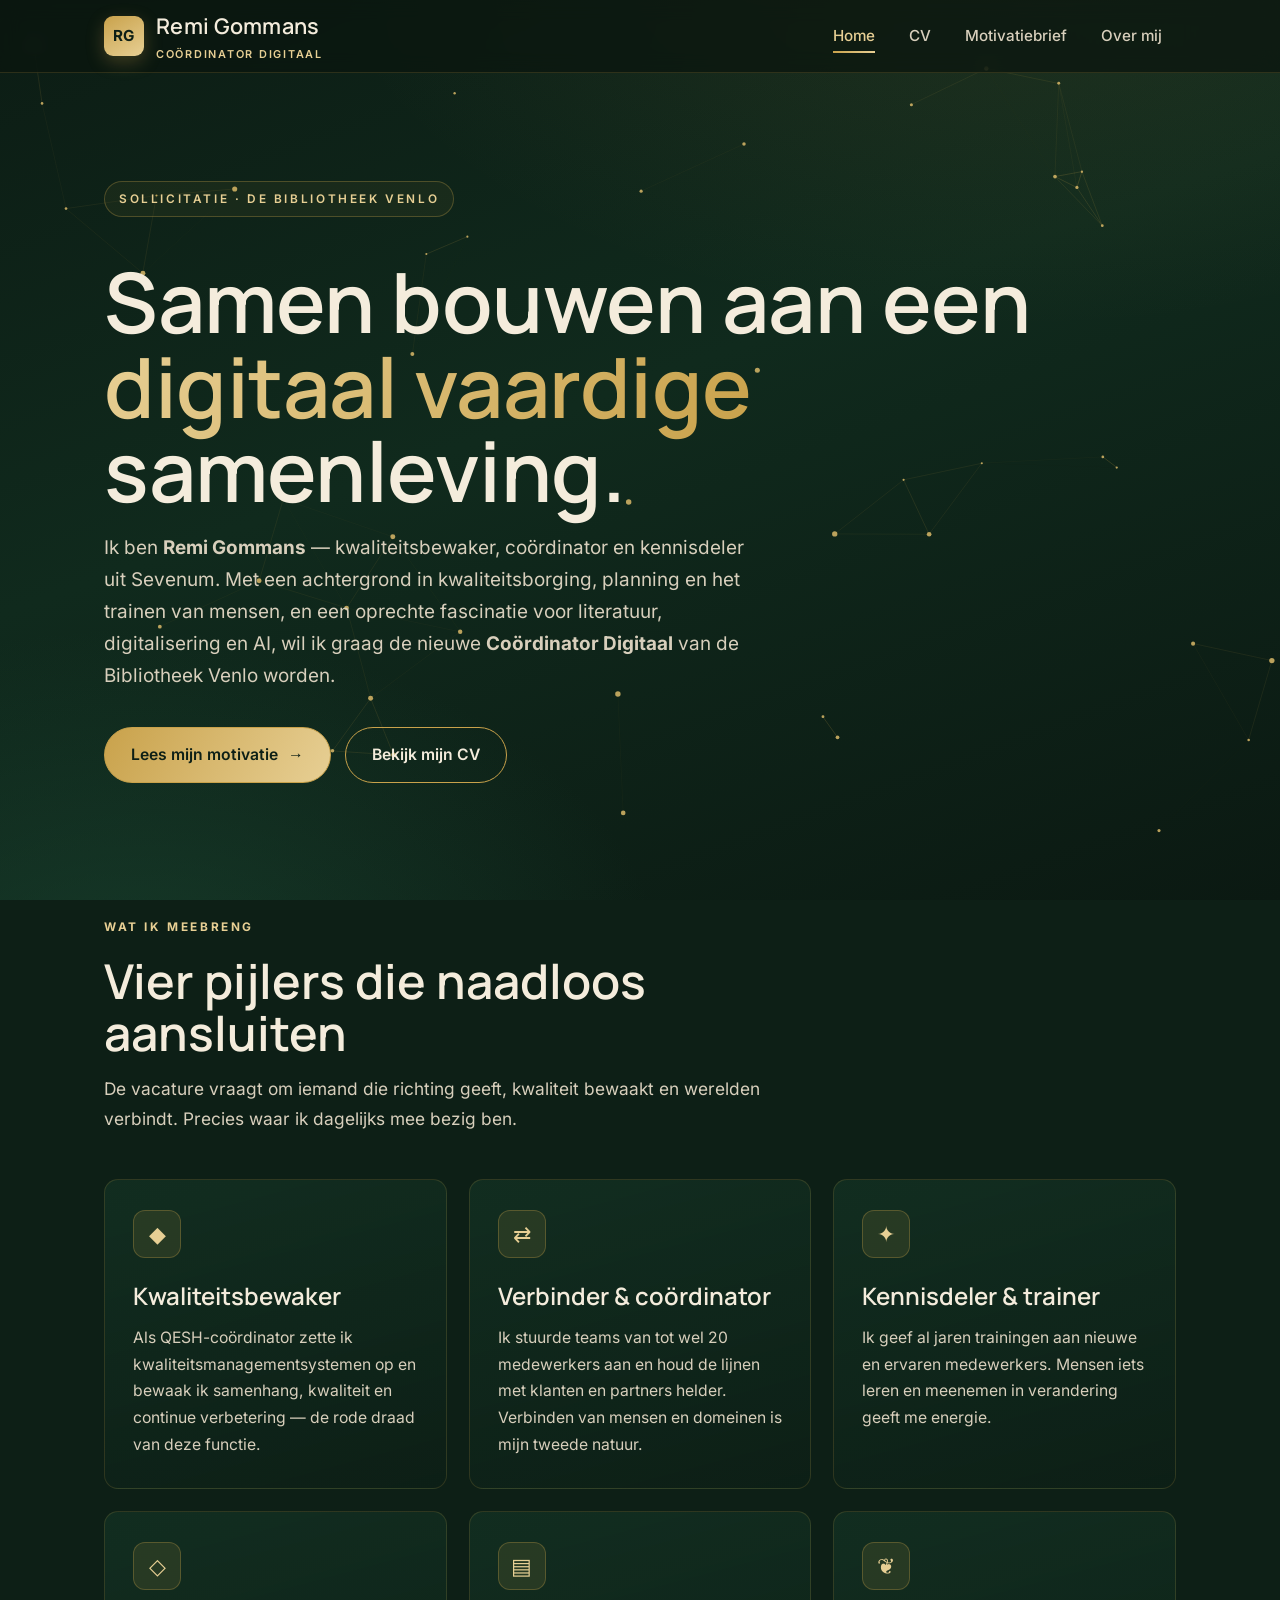
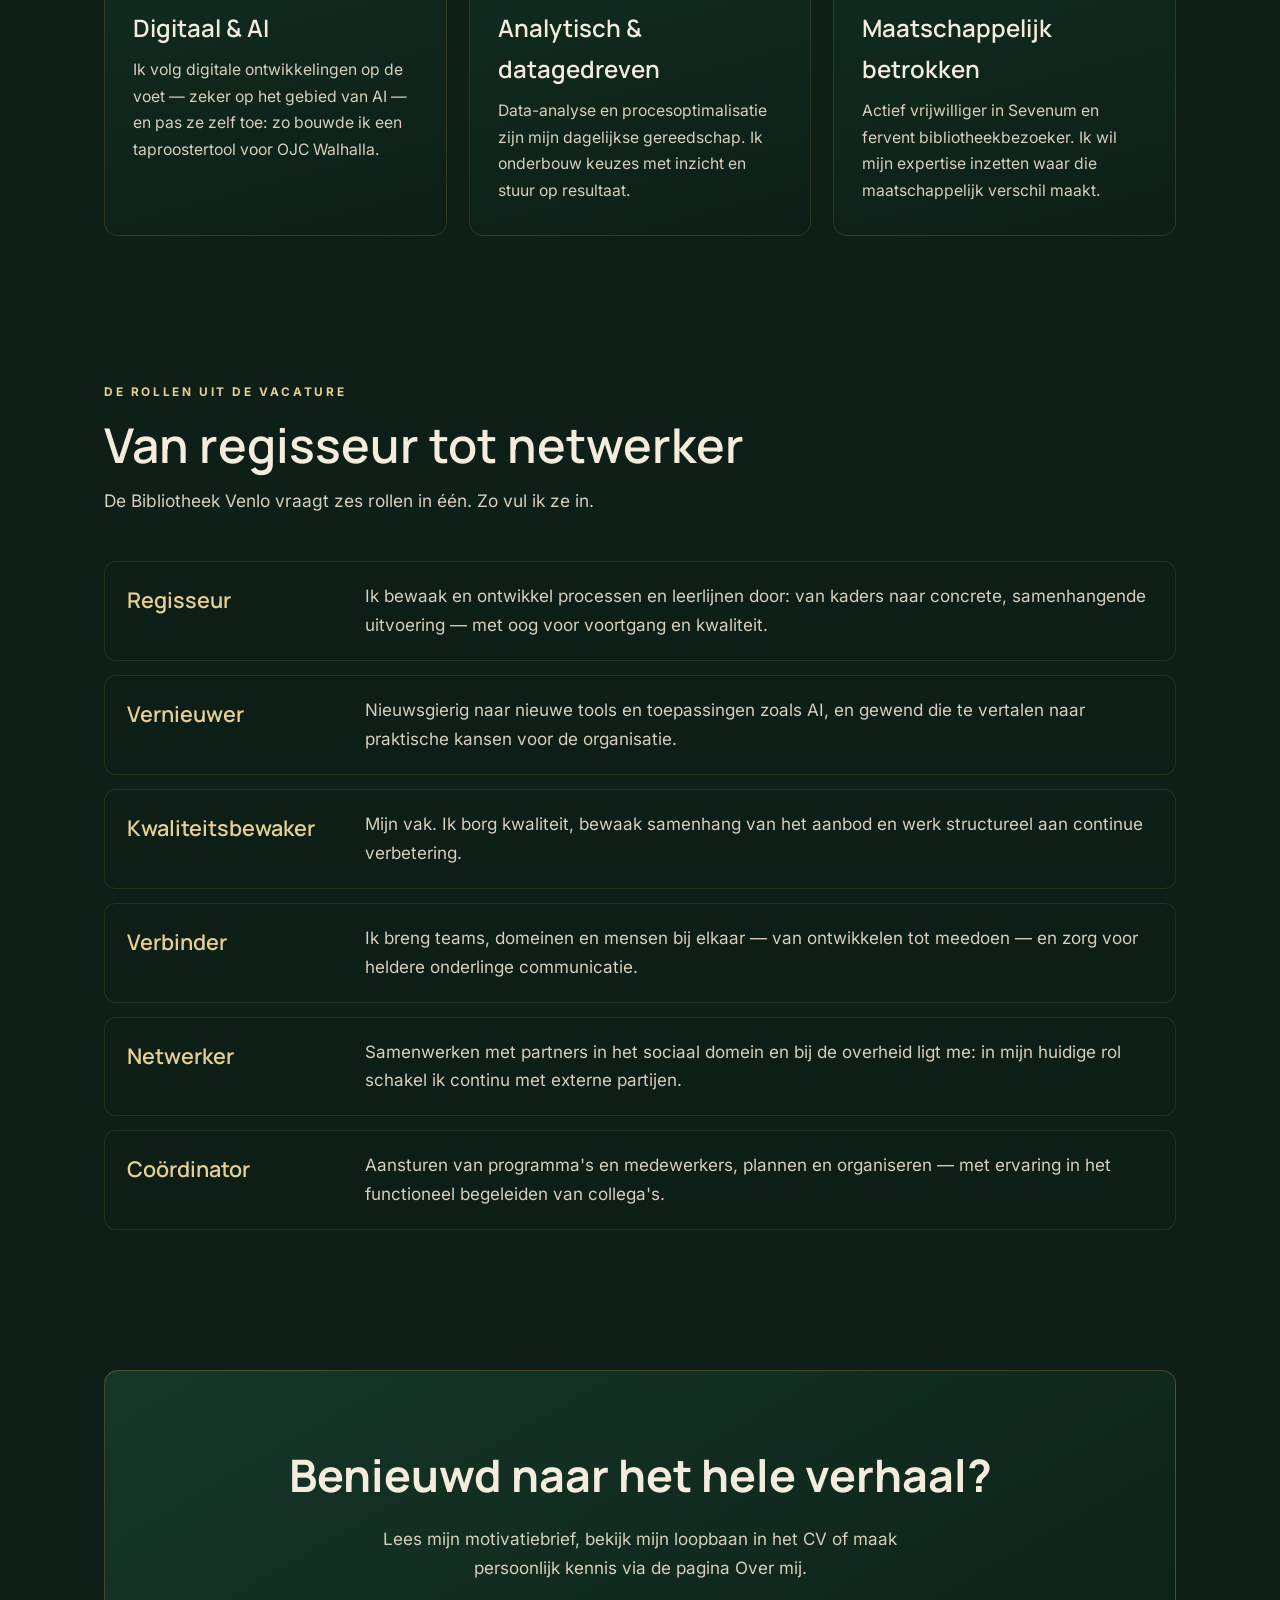
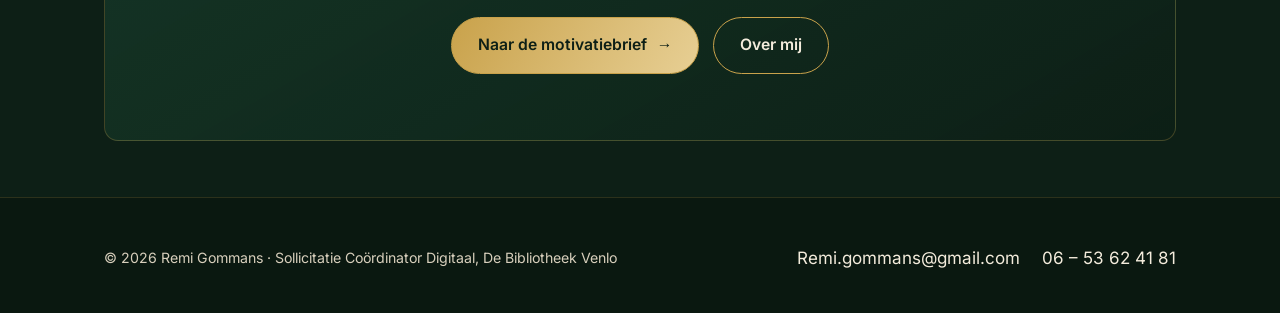
==== commit 4caa3221: "Koppen op Manrope; loopbaan: GEODIS-functies samengevoegd tot huidige rol (jan 2021 - heden) Co-Auth" ====
--- a/index.html
+++ b/index.html
@@ -6,8 +6,8 @@
   <title>Remi Gommans — Coördinator Digitaal · Bibliotheek Venlo</title>
   <meta name="description" content="Sollicitatie van Remi Gommans voor de functie Coördinator Digitaal bij de Bibliotheek Venlo. Kwaliteitsbewaker, verbinder en kennisdeler met affiniteit voor digitalisering en AI." />
   <link rel="icon" href="assets/img/favicon.svg" type="image/svg+xml" />
-  <link rel="stylesheet" href="assets/fonts/fonts.css?v=4" />
-  <link rel="stylesheet" href="assets/css/style.css?v=4" />
+  <link rel="stylesheet" href="assets/fonts/fonts.css?v=5" />
+  <link rel="stylesheet" href="assets/css/style.css?v=5" />
 </head>
 <body data-bg="network">
   <div class="bg" aria-hidden="true"></div>
@@ -154,6 +154,6 @@
     </div>
   </footer>
 
-  <script src="assets/js/main.js?v=4"></script>
+  <script src="assets/js/main.js?v=5"></script>
 </body>
 </html>
--- a/assets/css/style.css
+++ b/assets/css/style.css
@@ -17,7 +17,7 @@
   --ink:       #22190f;
   --shadow:    rgba(0, 0, 0, .35);
 
-  --display: "Space Grotesk", "Inter", -apple-system, BlinkMacSystemFont, "Segoe UI", Roboto, Helvetica, Arial, sans-serif;
+  --display: "Manrope", "Inter", -apple-system, BlinkMacSystemFont, "Segoe UI", Roboto, Helvetica, Arial, sans-serif;
   --sans:  "Inter", -apple-system, BlinkMacSystemFont, "Segoe UI", Roboto, Helvetica, Arial, sans-serif;
 
   --maxw: 1120px;
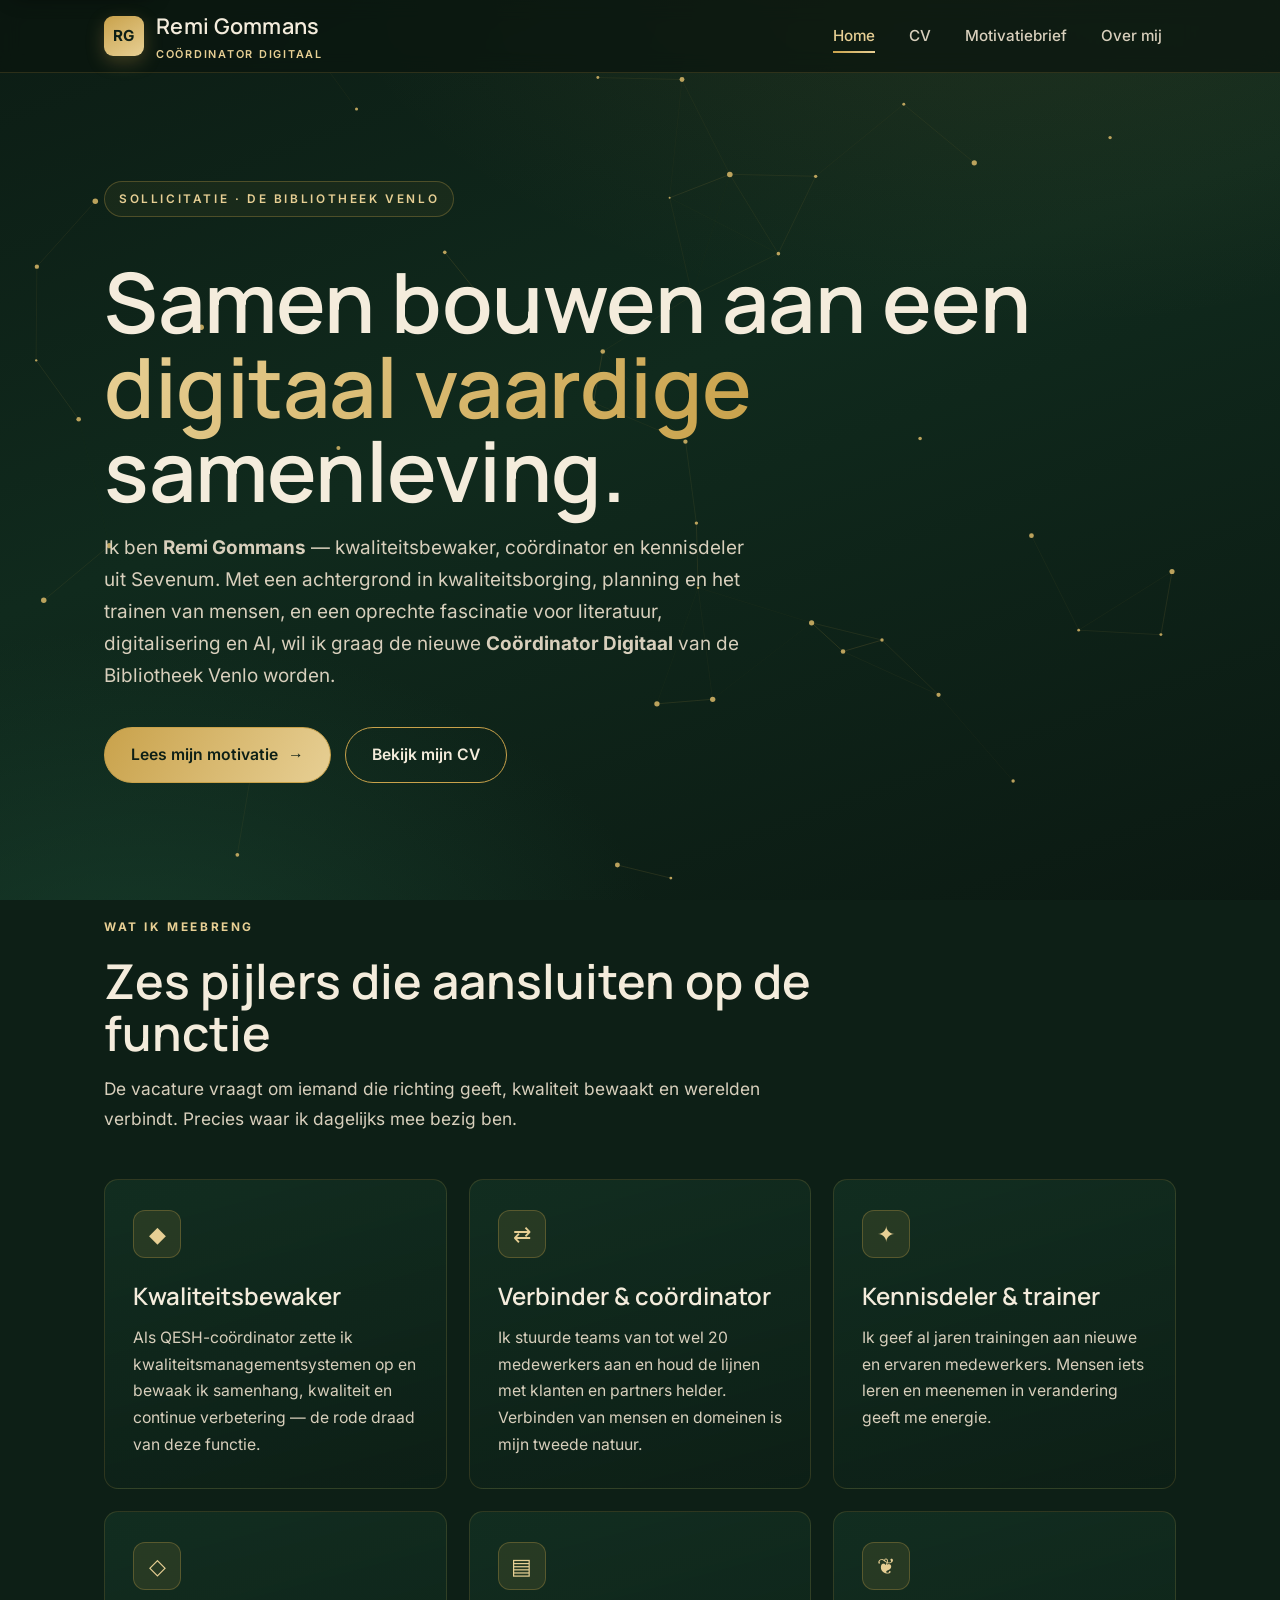
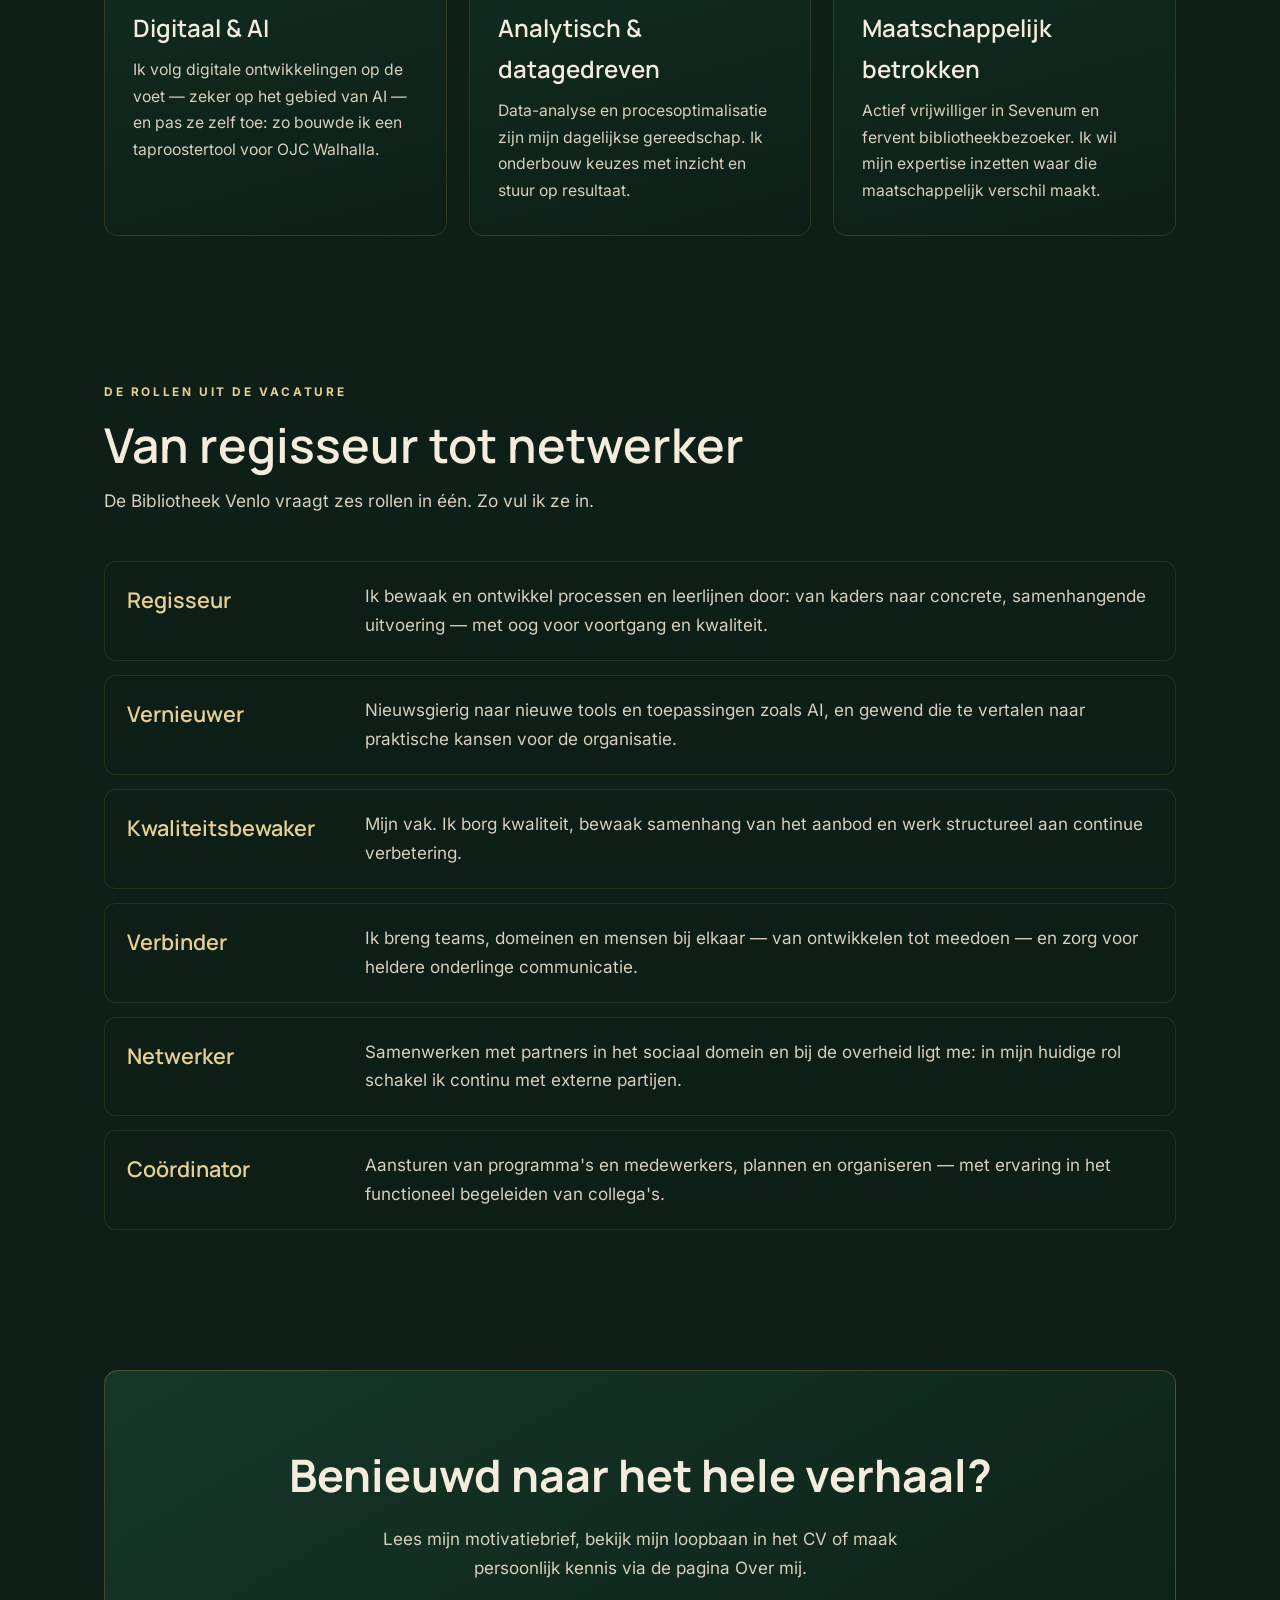
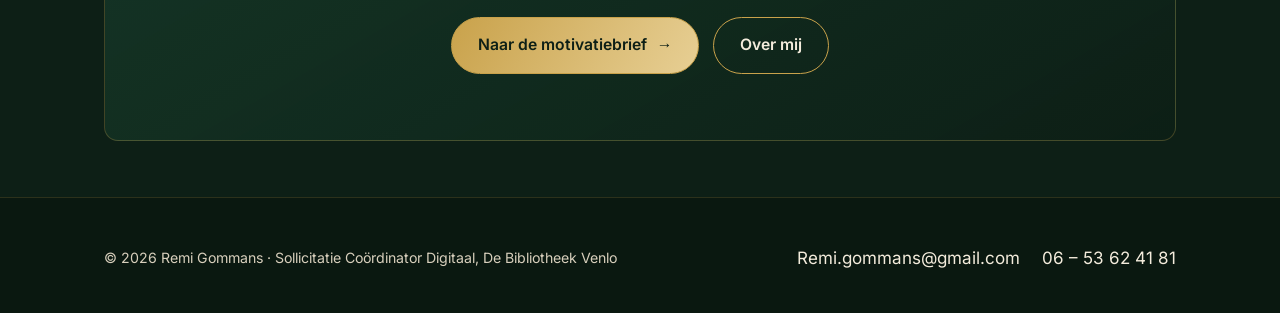
==== commit 94bdc001: "Verbeteringen: Open Graph/social preview + deelafbeelding, theme-color, skip-link & focus-styles, pr" ====
--- a/index.html
+++ b/index.html
@@ -5,11 +5,25 @@
   <meta name="viewport" content="width=device-width, initial-scale=1.0" />
   <title>Remi Gommans — Coördinator Digitaal · Bibliotheek Venlo</title>
   <meta name="description" content="Sollicitatie van Remi Gommans voor de functie Coördinator Digitaal bij de Bibliotheek Venlo. Kwaliteitsbewaker, verbinder en kennisdeler met affiniteit voor digitalisering en AI." />
+  <meta name="theme-color" content="#0d1f16" />
+  <meta property="og:type" content="website" />
+  <meta property="og:site_name" content="Remi Gommans" />
+  <meta property="og:title" content="Remi Gommans — Coördinator Digitaal · Bibliotheek Venlo" />
+  <meta property="og:description" content="Sollicitatie van Remi Gommans voor de functie Coördinator Digitaal bij de Bibliotheek Venlo. Kwaliteitsbewaker, verbinder en kennisdeler met affiniteit voor digitalisering en AI." />
+  <meta property="og:url" content="https://bibliotheek.remigommans.nl/" />
+  <meta property="og:image" content="https://bibliotheek.remigommans.nl/assets/img/og-image.jpg" />
+  <meta property="og:image:width" content="1200" />
+  <meta property="og:image:height" content="630" />
+  <meta name="twitter:card" content="summary_large_image" />
+  <meta name="twitter:title" content="Remi Gommans — Coördinator Digitaal · Bibliotheek Venlo" />
+  <meta name="twitter:description" content="Sollicitatie van Remi Gommans voor de functie Coördinator Digitaal bij de Bibliotheek Venlo. Kwaliteitsbewaker, verbinder en kennisdeler met affiniteit voor digitalisering en AI." />
+  <meta name="twitter:image" content="https://bibliotheek.remigommans.nl/assets/img/og-image.jpg" />
   <link rel="icon" href="assets/img/favicon.svg" type="image/svg+xml" />
-  <link rel="stylesheet" href="assets/fonts/fonts.css?v=5" />
-  <link rel="stylesheet" href="assets/css/style.css?v=5" />
+  <link rel="stylesheet" href="assets/fonts/fonts.css?v=7" />
+  <link rel="stylesheet" href="assets/css/style.css?v=7" />
 </head>
 <body data-bg="network">
+  <a class="skip-link" href="#main">Naar inhoud</a>
   <div class="bg" aria-hidden="true"></div>
   <canvas class="bg__canvas" aria-hidden="true"></canvas>
   <div class="bg__lamp" aria-hidden="true"></div>
@@ -30,7 +44,7 @@
     </div>
   </header>
 
-  <main>
+  <main id="main">
     <!-- HERO -->
     <section class="hero">
       <div class="container">
@@ -54,7 +68,7 @@
       <div class="container">
         <div class="sec-head reveal">
           <span class="kicker">Wat ik meebreng</span>
-          <h2>Vier pijlers die naadloos aansluiten</h2>
+          <h2>Zes pijlers die aansluiten op de functie</h2>
           <p>De vacature vraagt om iemand die richting geeft, kwaliteit bewaakt en werelden verbindt. Precies waar ik dagelijks mee bezig ben.</p>
         </div>
         <div class="grid grid--3">
@@ -154,6 +168,6 @@
     </div>
   </footer>
 
-  <script src="assets/js/main.js?v=5"></script>
+  <script src="assets/js/main.js?v=7"></script>
 </body>
 </html>
--- a/assets/css/style.css
+++ b/assets/css/style.css
@@ -594,9 +594,56 @@
 @keyframes drift2 { 0%,100% { transform: translate3d(0,0,0) scale(1.05); } 50% { transform: translate3d(-7vmax,-3vmax,0) scale(.9); } }
 @keyframes drift3 { 0%,100% { transform: translate3d(0,0,0) scale(1); } 50% { transform: translate3d(-4vmax,6vmax,0) scale(1.2); } }
 
+/* ---------- Toegankelijkheid: skip-link & focus ---------- */
+.skip-link {
+  position: fixed;
+  top: -60px; left: 12px;
+  z-index: 10000;
+  background: linear-gradient(120deg, var(--gold-500), var(--gold-300));
+  color: var(--green-900);
+  padding: 10px 18px;
+  border-radius: 8px;
+  font-weight: 700;
+  text-decoration: none;
+  box-shadow: 0 8px 20px rgba(0,0,0,.4);
+  transition: top .2s var(--ease);
+}
+.skip-link:focus { top: 12px; }
+a:focus-visible,
+button:focus-visible,
+.btn:focus-visible,
+.nav__toggle:focus-visible {
+  outline: 2px solid var(--gold-300);
+  outline-offset: 3px;
+  border-radius: 6px;
+}
+
 /* ---------- Reduced motion & touch ---------- */
 @media (prefers-reduced-motion: reduce) {
   * { animation: none !important; transition-duration: .001ms !important; scroll-behavior: auto; }
   .reveal { opacity: 1; transform: none; }
   .bg__aurora .blob { animation: none !important; }
 }
+
+/* ---------- Print: schone PDF (o.a. CV via Ctrl/Cmd+P) ---------- */
+@media print {
+  .bg, .bg__canvas, .bg__lamp, .bg__aurora, .cursor-ring,
+  .site-header, .site-footer, .skip-link,
+  .hero__actions, .cta { display: none !important; }
+  body { background: #fff !important; color: #111 !important; font-size: 12pt; }
+  main { min-height: 0 !important; }
+  section, section.tight { padding: 10px 0 !important; }
+  .container { max-width: none; padding: 0 8mm; }
+  .reveal { opacity: 1 !important; transform: none !important; }
+  h1, h2, h3, .map__role, .tl-item h3, .tl-item .tl-org, .letter h2 { color: #111 !important; }
+  .hero__eyebrow, .sec-head .kicker, .tl-item .tl-date { color: #7a5c12 !important; border-color: #bbb !important; background: none !important; }
+  .hero__lead, .card p, .prose p, .map__desc, .tl-item p,
+  .facts li span, .letter p, .sec-head p { color: #333 !important; }
+  .accent { -webkit-text-fill-color: #7a5c12 !important; color: #7a5c12 !important; }
+  .card, .map__row, .letter { background: #fff !important; border: 1px solid #ccc !important; box-shadow: none !important; }
+  .chip { background: #f2f2f2 !important; color: #111 !important; border-color: #bbb !important; }
+  .bar__track { display: none !important; }
+  .bar { margin-bottom: 10px; border-bottom: 1px solid #eee; padding-bottom: 6px; }
+  a { color: #111 !important; text-decoration: none; }
+  .facts li { border-color: #ddd !important; }
+}
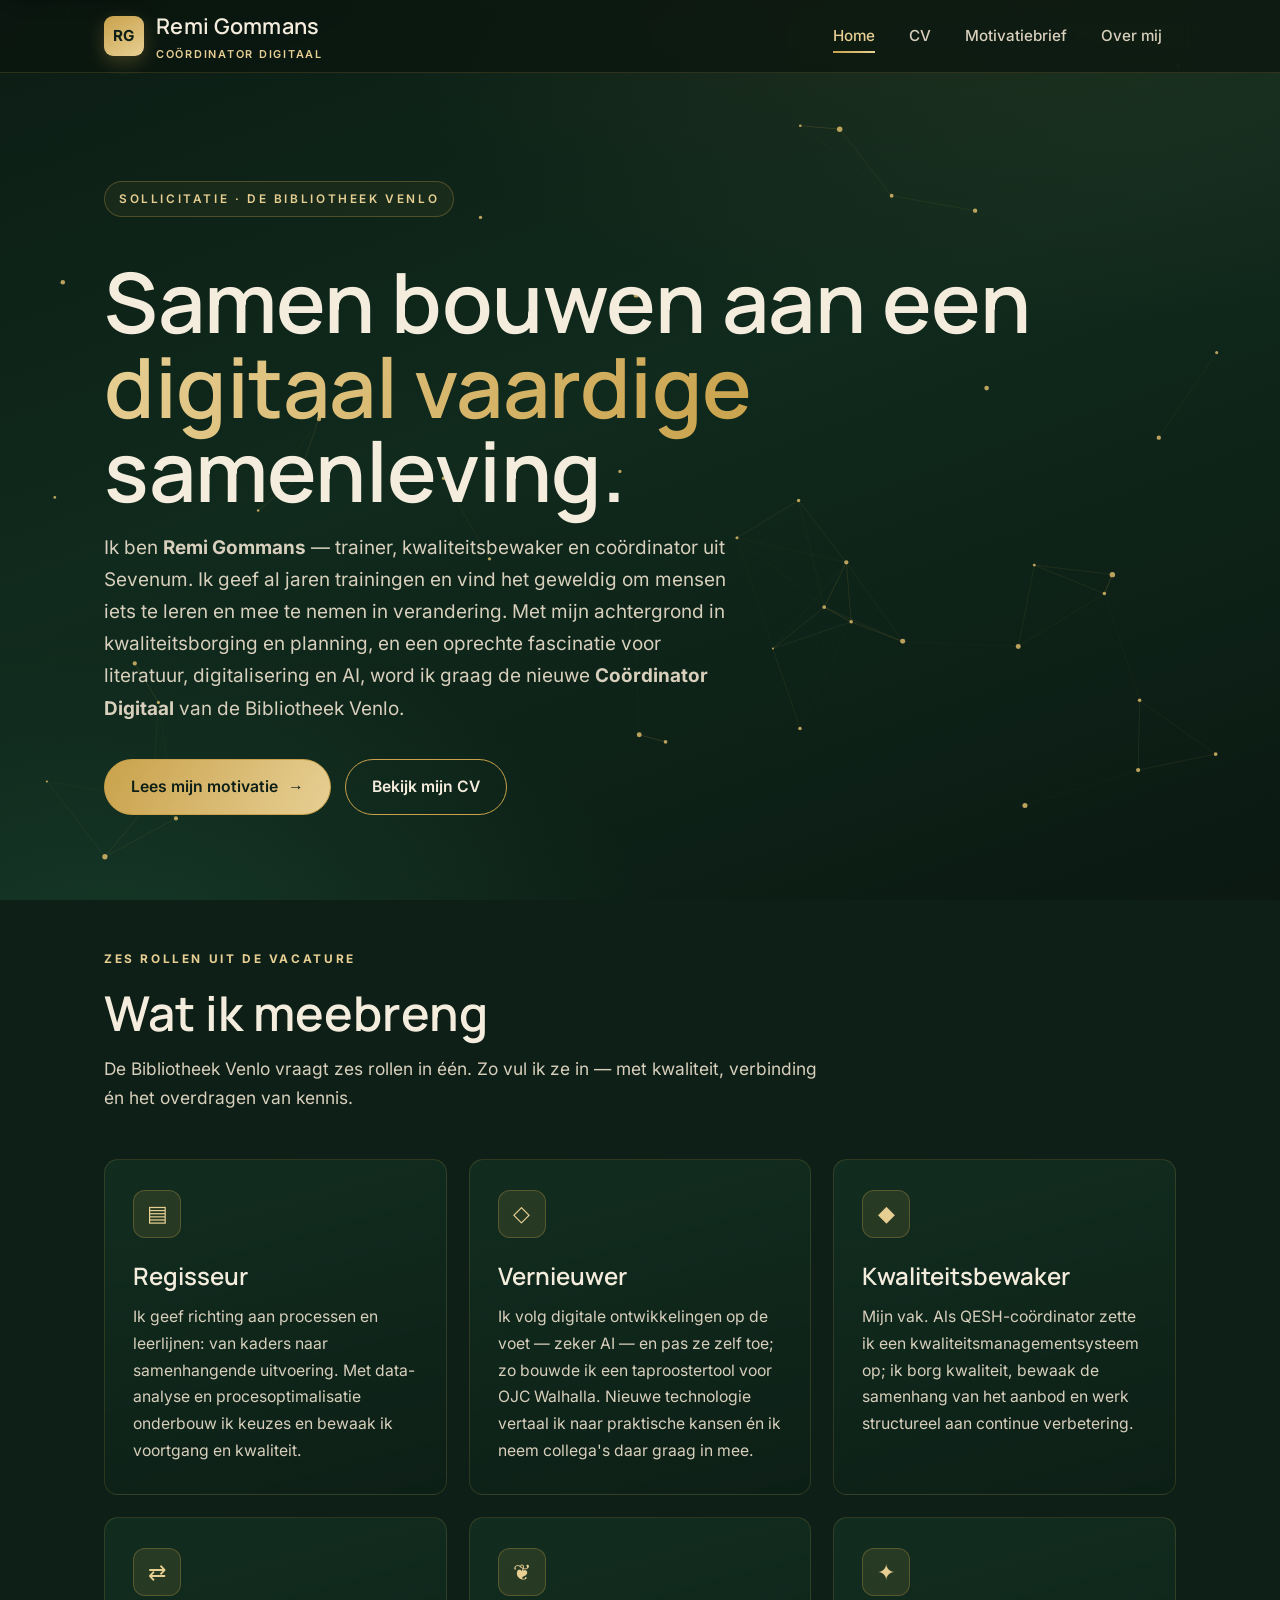
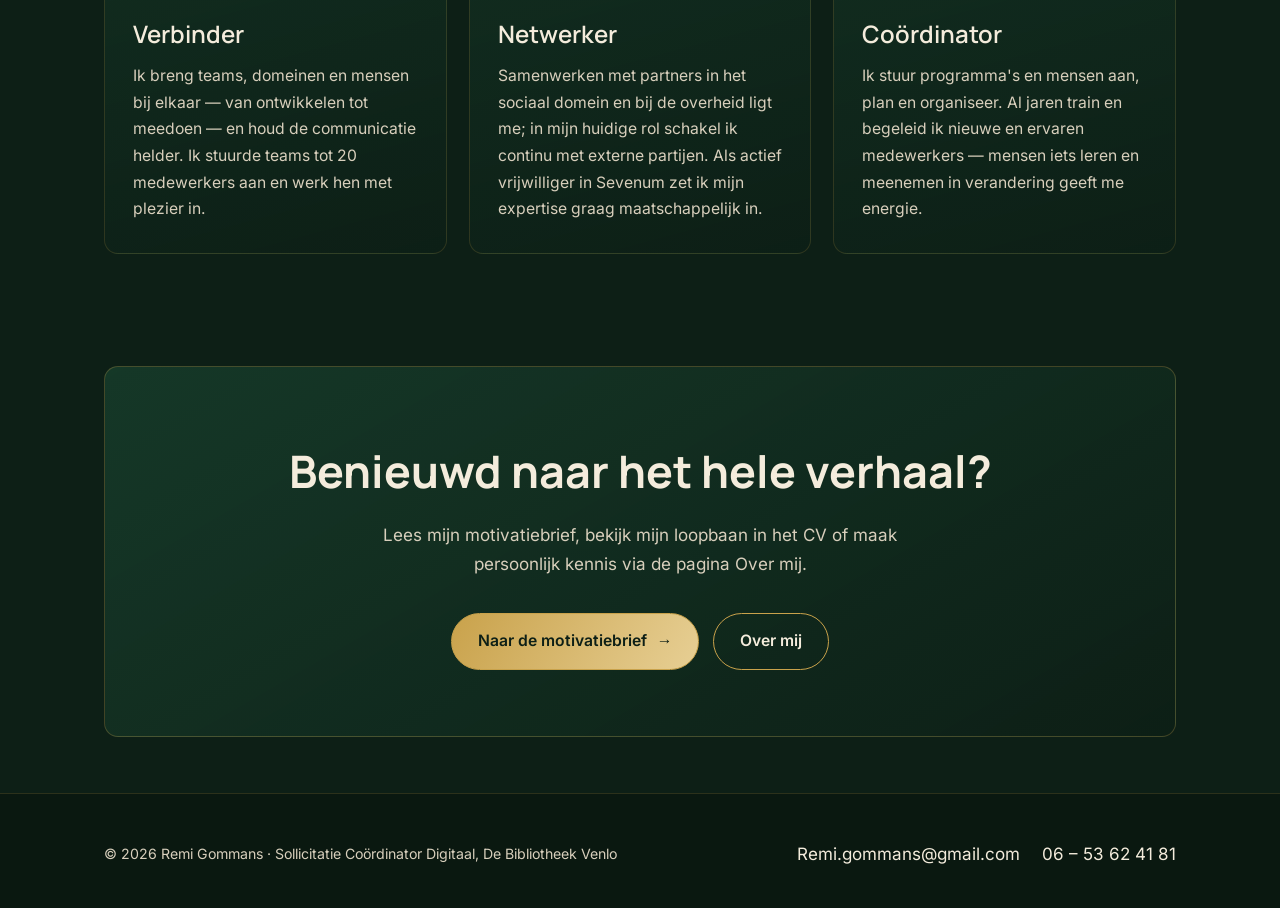
==== commit 66b4f574: "Home compacter: 'Wat ik meebreng' en 'rollen uit de vacature' samengevoegd tot 1 sectie met 6 rol-ka" ====
--- a/index.html
+++ b/index.html
@@ -51,10 +51,11 @@
         <span class="hero__eyebrow reveal">Sollicitatie · De Bibliotheek Venlo</span>
         <h1 class="reveal">Samen bouwen aan een<br /><span class="accent">digitaal vaardige</span> samenleving.</h1>
         <p class="hero__lead reveal">
-          Ik ben <strong>Remi Gommans</strong> — kwaliteitsbewaker, coördinator en kennisdeler uit Sevenum.
-          Met een achtergrond in kwaliteitsborging, planning en het trainen van mensen, en een oprechte
-          fascinatie voor literatuur, digitalisering en AI, wil ik graag de nieuwe
-          <strong>Coördinator Digitaal</strong> van de Bibliotheek Venlo worden.
+          Ik ben <strong>Remi Gommans</strong> — trainer, kwaliteitsbewaker en coördinator uit Sevenum.
+          Ik geef al jaren trainingen en vind het geweldig om mensen iets te leren en mee te nemen in
+          verandering. Met mijn achtergrond in kwaliteitsborging en planning, en een oprechte fascinatie
+          voor literatuur, digitalisering en AI, word ik graag de nieuwe
+          <strong>Coördinator Digitaal</strong> van de Bibliotheek Venlo.
         </p>
         <div class="hero__actions reveal">
           <a class="btn btn--primary" href="motivatiebrief.html">Lees mijn motivatie <span class="arrow">→</span></a>
@@ -63,82 +64,45 @@
       </div>
     </section>
 
-    <!-- PIJLERS -->
+    <!-- WAT IK MEEBRENG (rollen uit de vacature) -->
     <section class="tight">
       <div class="container">
         <div class="sec-head reveal">
-          <span class="kicker">Wat ik meebreng</span>
-          <h2>Zes pijlers die aansluiten op de functie</h2>
-          <p>De vacature vraagt om iemand die richting geeft, kwaliteit bewaakt en werelden verbindt. Precies waar ik dagelijks mee bezig ben.</p>
+          <span class="kicker">Zes rollen uit de vacature</span>
+          <h2>Wat ik meebreng</h2>
+          <p>De Bibliotheek Venlo vraagt zes rollen in één. Zo vul ik ze in — met kwaliteit, verbinding én het overdragen van kennis.</p>
         </div>
         <div class="grid grid--3">
           <article class="card reveal">
+            <div class="card__icon">▤</div>
+            <h3>Regisseur</h3>
+            <p>Ik geef richting aan processen en leerlijnen: van kaders naar samenhangende uitvoering. Met data-analyse en procesoptimalisatie onderbouw ik keuzes en bewaak ik voortgang en kwaliteit.</p>
+          </article>
+          <article class="card reveal">
+            <div class="card__icon">◇</div>
+            <h3>Vernieuwer</h3>
+            <p>Ik volg digitale ontwikkelingen op de voet — zeker AI — en pas ze zelf toe; zo bouwde ik een taproostertool voor OJC Walhalla. Nieuwe technologie vertaal ik naar praktische kansen én ik neem collega's daar graag in mee.</p>
+          </article>
+          <article class="card reveal">
             <div class="card__icon">◆</div>
             <h3>Kwaliteitsbewaker</h3>
-            <p>Als QESH-coördinator zette ik kwaliteitsmanagementsystemen op en bewaak ik samenhang, kwaliteit en continue verbetering — de rode draad van deze functie.</p>
+            <p>Mijn vak. Als QESH-coördinator zette ik een kwaliteitsmanagementsysteem op; ik borg kwaliteit, bewaak de samenhang van het aanbod en werk structureel aan continue verbetering.</p>
           </article>
           <article class="card reveal">
             <div class="card__icon">⇄</div>
-            <h3>Verbinder & coördinator</h3>
-            <p>Ik stuurde teams van tot wel 20 medewerkers aan en houd de lijnen met klanten en partners helder. Verbinden van mensen en domeinen is mijn tweede natuur.</p>
+            <h3>Verbinder</h3>
+            <p>Ik breng teams, domeinen en mensen bij elkaar — van ontwikkelen tot meedoen — en houd de communicatie helder. Ik stuurde teams tot 20 medewerkers aan en werk hen met plezier in.</p>
+          </article>
+          <article class="card reveal">
+            <div class="card__icon">❦</div>
+            <h3>Netwerker</h3>
+            <p>Samenwerken met partners in het sociaal domein en bij de overheid ligt me; in mijn huidige rol schakel ik continu met externe partijen. Als actief vrijwilliger in Sevenum zet ik mijn expertise graag maatschappelijk in.</p>
           </article>
           <article class="card reveal">
             <div class="card__icon">✦</div>
-            <h3>Kennisdeler & trainer</h3>
-            <p>Ik geef al jaren trainingen aan nieuwe en ervaren medewerkers. Mensen iets leren en meenemen in verandering geeft me energie.</p>
+            <h3>Coördinator</h3>
+            <p>Ik stuur programma's en mensen aan, plan en organiseer. Al jaren train en begeleid ik nieuwe en ervaren medewerkers — mensen iets leren en meenemen in verandering geeft me energie.</p>
           </article>
-          <article class="card reveal">
-            <div class="card__icon">◇</div>
-            <h3>Digitaal & AI</h3>
-            <p>Ik volg digitale ontwikkelingen op de voet — zeker op het gebied van AI — en pas ze zelf toe: zo bouwde ik een taproostertool voor OJC Walhalla.</p>
-          </article>
-          <article class="card reveal">
-            <div class="card__icon">▤</div>
-            <h3>Analytisch & datagedreven</h3>
-            <p>Data-analyse en procesoptimalisatie zijn mijn dagelijkse gereedschap. Ik onderbouw keuzes met inzicht en stuur op resultaat.</p>
-          </article>
-          <article class="card reveal">
-            <div class="card__icon">❦</div>
-            <h3>Maatschappelijk betrokken</h3>
-            <p>Actief vrijwilliger in Sevenum en fervent bibliotheekbezoeker. Ik wil mijn expertise inzetten waar die maatschappelijk verschil maakt.</p>
-          </article>
-        </div>
-      </div>
-    </section>
-
-    <!-- ROLLEN-MAPPING -->
-    <section>
-      <div class="container">
-        <div class="sec-head reveal">
-          <span class="kicker">De rollen uit de vacature</span>
-          <h2>Van regisseur tot netwerker</h2>
-          <p>De Bibliotheek Venlo vraagt zes rollen in één. Zo vul ik ze in.</p>
-        </div>
-        <div class="map">
-          <div class="map__row reveal">
-            <div class="map__role">Regisseur</div>
-            <p class="map__desc">Ik bewaak en ontwikkel processen en leerlijnen door: van kaders naar concrete, samenhangende uitvoering — met oog voor voortgang en kwaliteit.</p>
-          </div>
-          <div class="map__row reveal">
-            <div class="map__role">Vernieuwer</div>
-            <p class="map__desc">Nieuwsgierig naar nieuwe tools en toepassingen zoals AI, en gewend die te vertalen naar praktische kansen voor de organisatie.</p>
-          </div>
-          <div class="map__row reveal">
-            <div class="map__role">Kwaliteitsbewaker</div>
-            <p class="map__desc">Mijn vak. Ik borg kwaliteit, bewaak samenhang van het aanbod en werk structureel aan continue verbetering.</p>
-          </div>
-          <div class="map__row reveal">
-            <div class="map__role">Verbinder</div>
-            <p class="map__desc">Ik breng teams, domeinen en mensen bij elkaar — van ontwikkelen tot meedoen — en zorg voor heldere onderlinge communicatie.</p>
-          </div>
-          <div class="map__row reveal">
-            <div class="map__role">Netwerker</div>
-            <p class="map__desc">Samenwerken met partners in het sociaal domein en bij de overheid ligt me: in mijn huidige rol schakel ik continu met externe partijen.</p>
-          </div>
-          <div class="map__row reveal">
-            <div class="map__role">Coördinator</div>
-            <p class="map__desc">Aansturen van programma's en medewerkers, plannen en organiseren — met ervaring in het functioneel begeleiden van collega's.</p>
-          </div>
         </div>
       </div>
     </section>
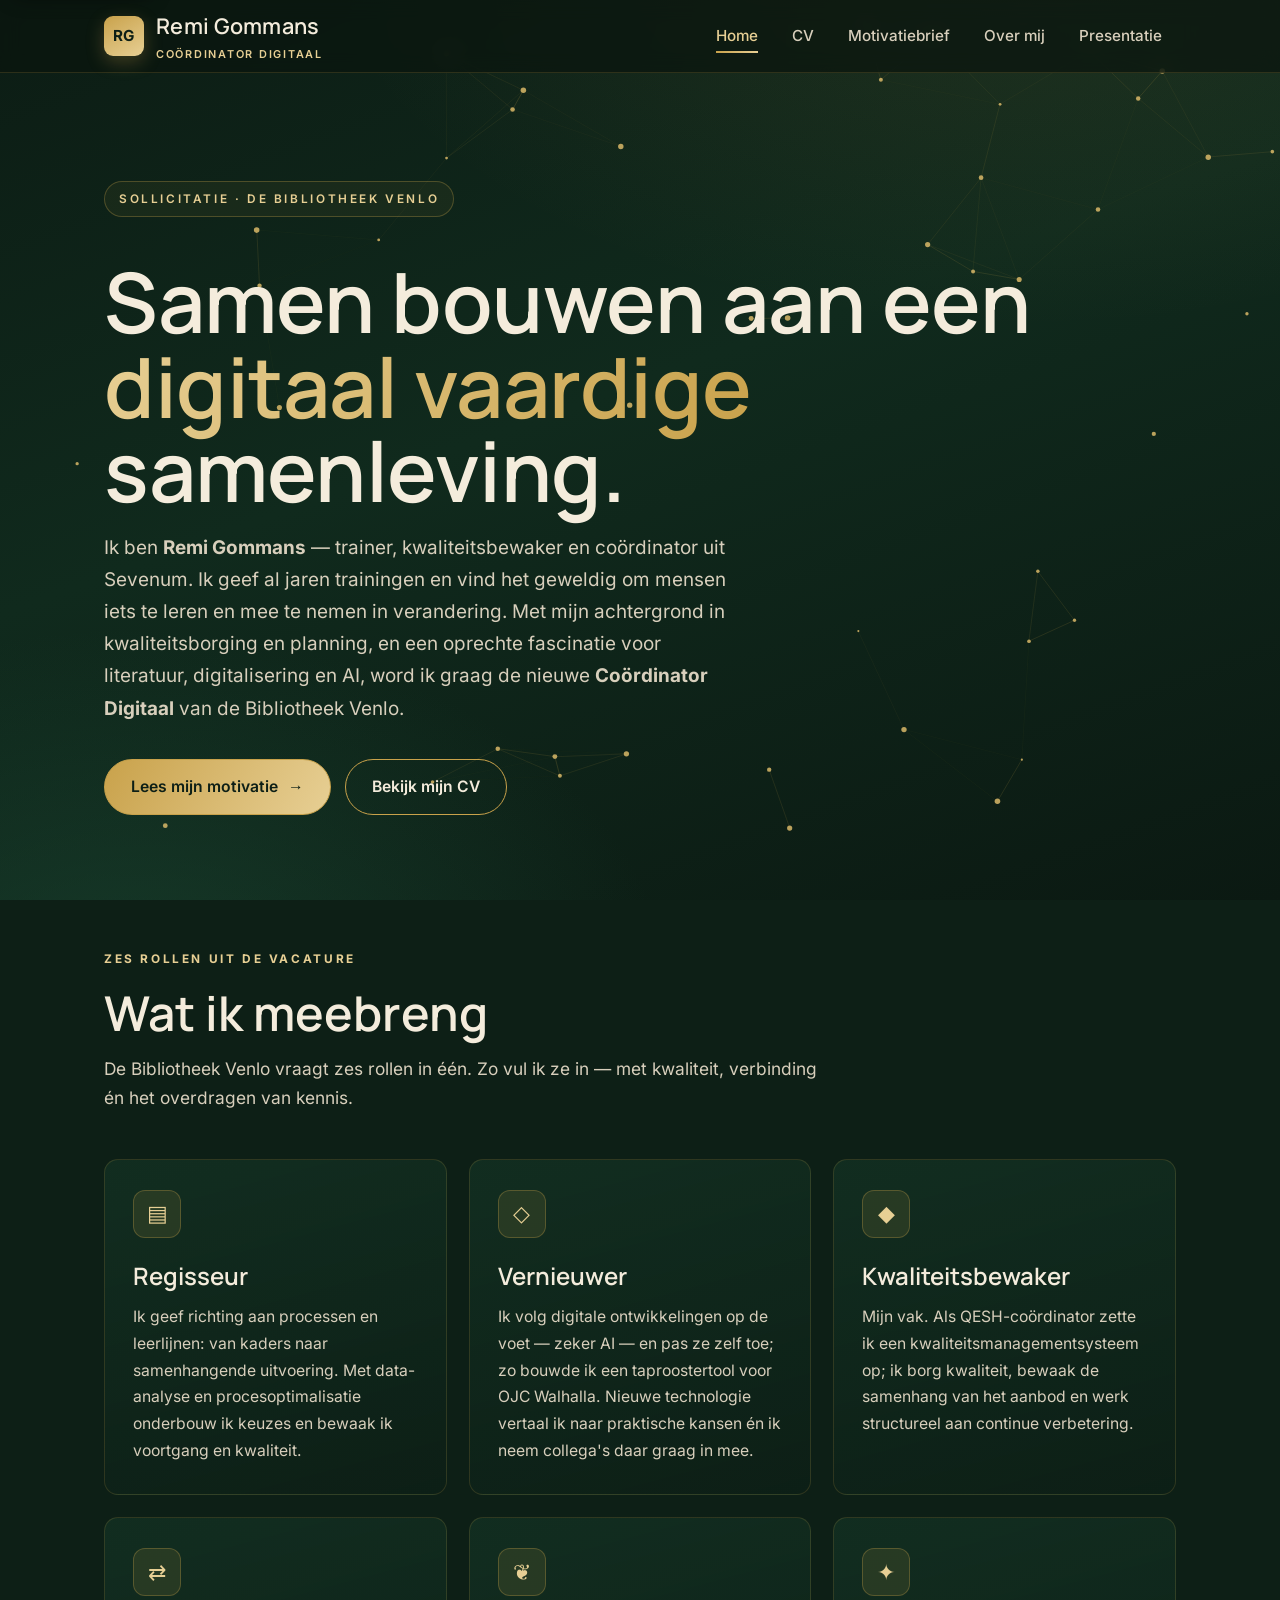
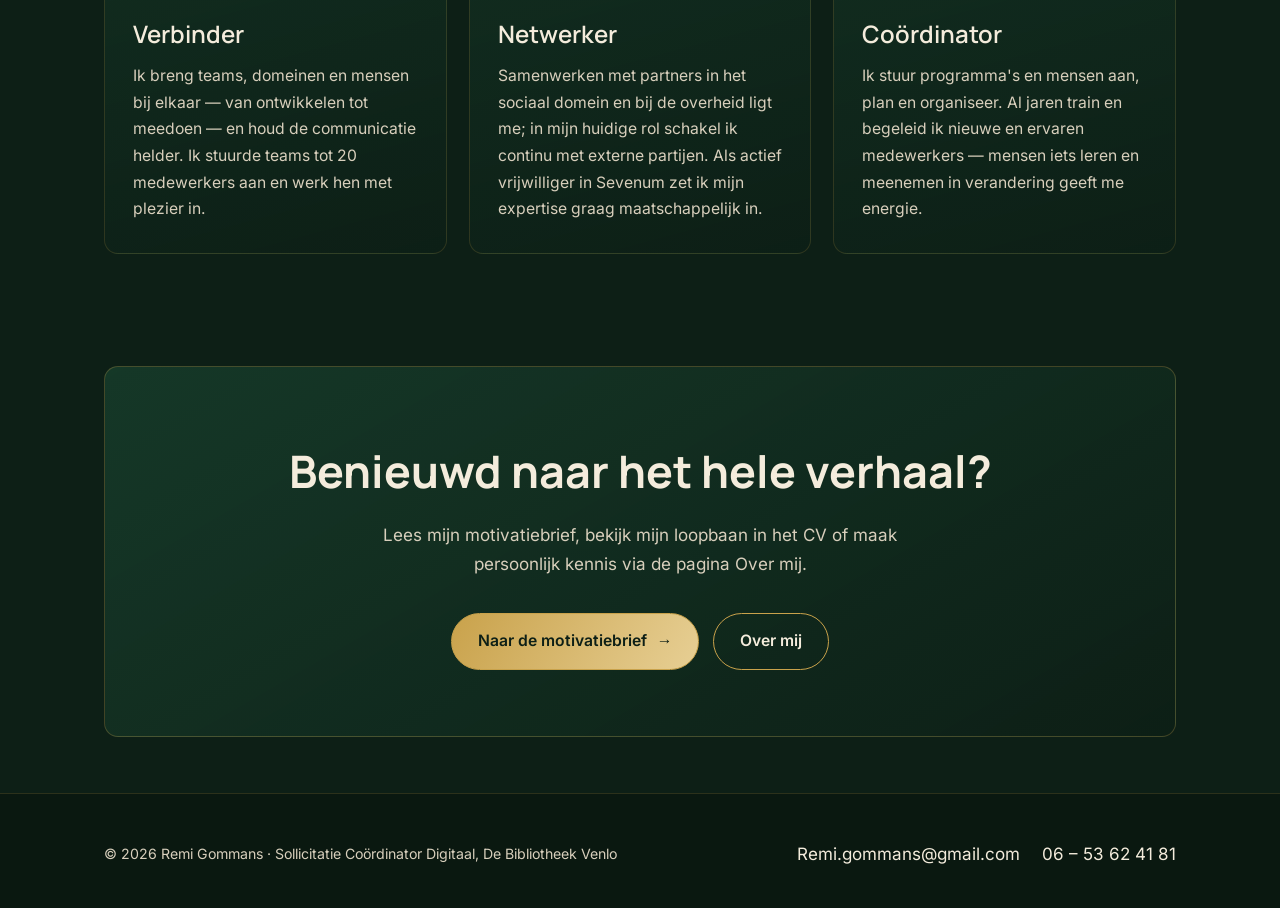
==== commit 3d624f9e: "Menu-item naar de presentatie en een presentatieklok (toets T) Menu: 'Presentatie' toegevoegd aan de" ====
--- a/index.html
+++ b/index.html
@@ -40,6 +40,7 @@
         <li><a href="cv.html">CV</a></li>
         <li><a href="motivatiebrief.html">Motivatiebrief</a></li>
         <li><a href="over-mij.html">Over mij</a></li>
+        <li><a href="venlo/index.html">Presentatie</a></li>
       </ul>
     </div>
   </header>
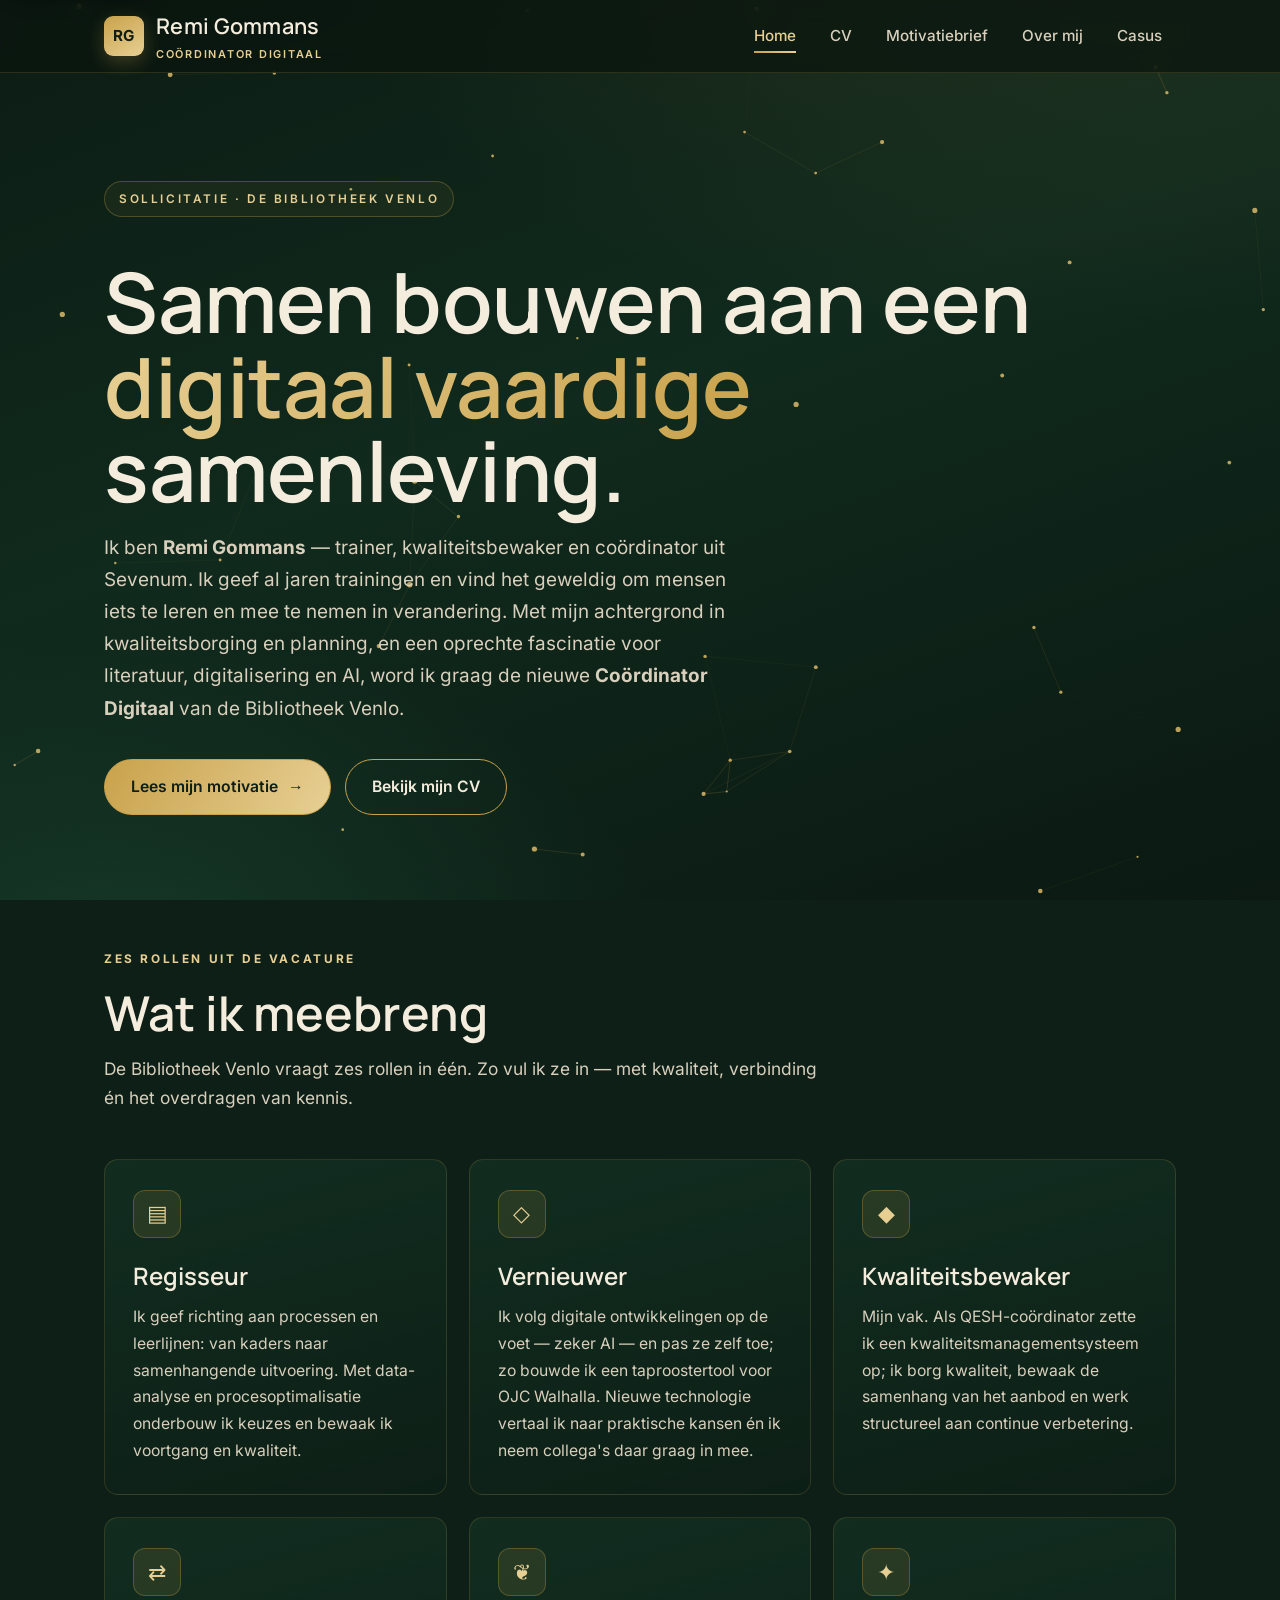
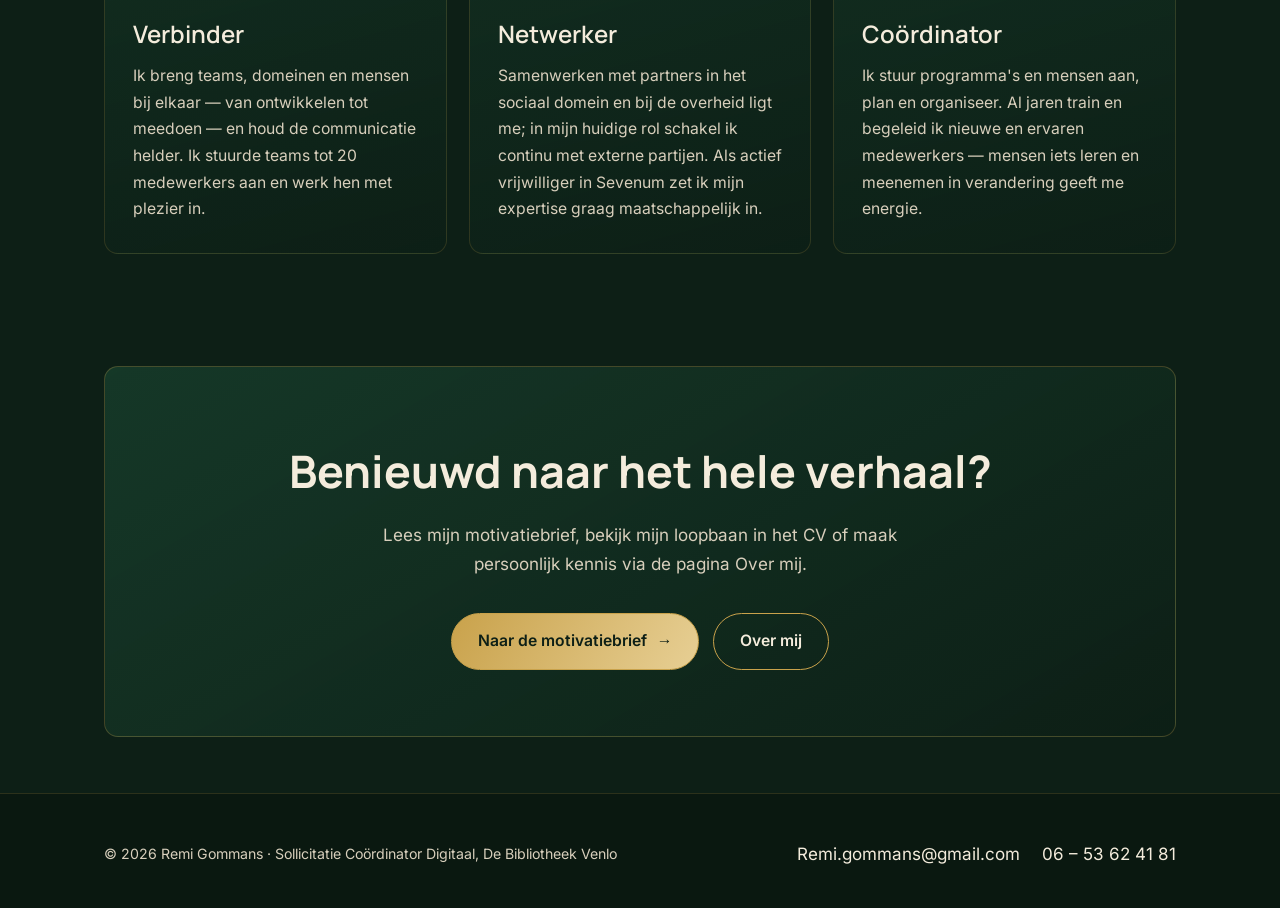
==== commit 750780db: "casus.html live zetten; eerdere presentaties verwijderd - casus-ai-digitale-leerlijn.html ongewijzig" ====
--- a/index.html
+++ b/index.html
@@ -40,7 +40,7 @@
         <li><a href="cv.html">CV</a></li>
         <li><a href="motivatiebrief.html">Motivatiebrief</a></li>
         <li><a href="over-mij.html">Over mij</a></li>
-        <li><a href="venlo/index.html">Presentatie</a></li>
+        <li><a href="casus.html">Casus</a></li>
       </ul>
     </div>
   </header>
